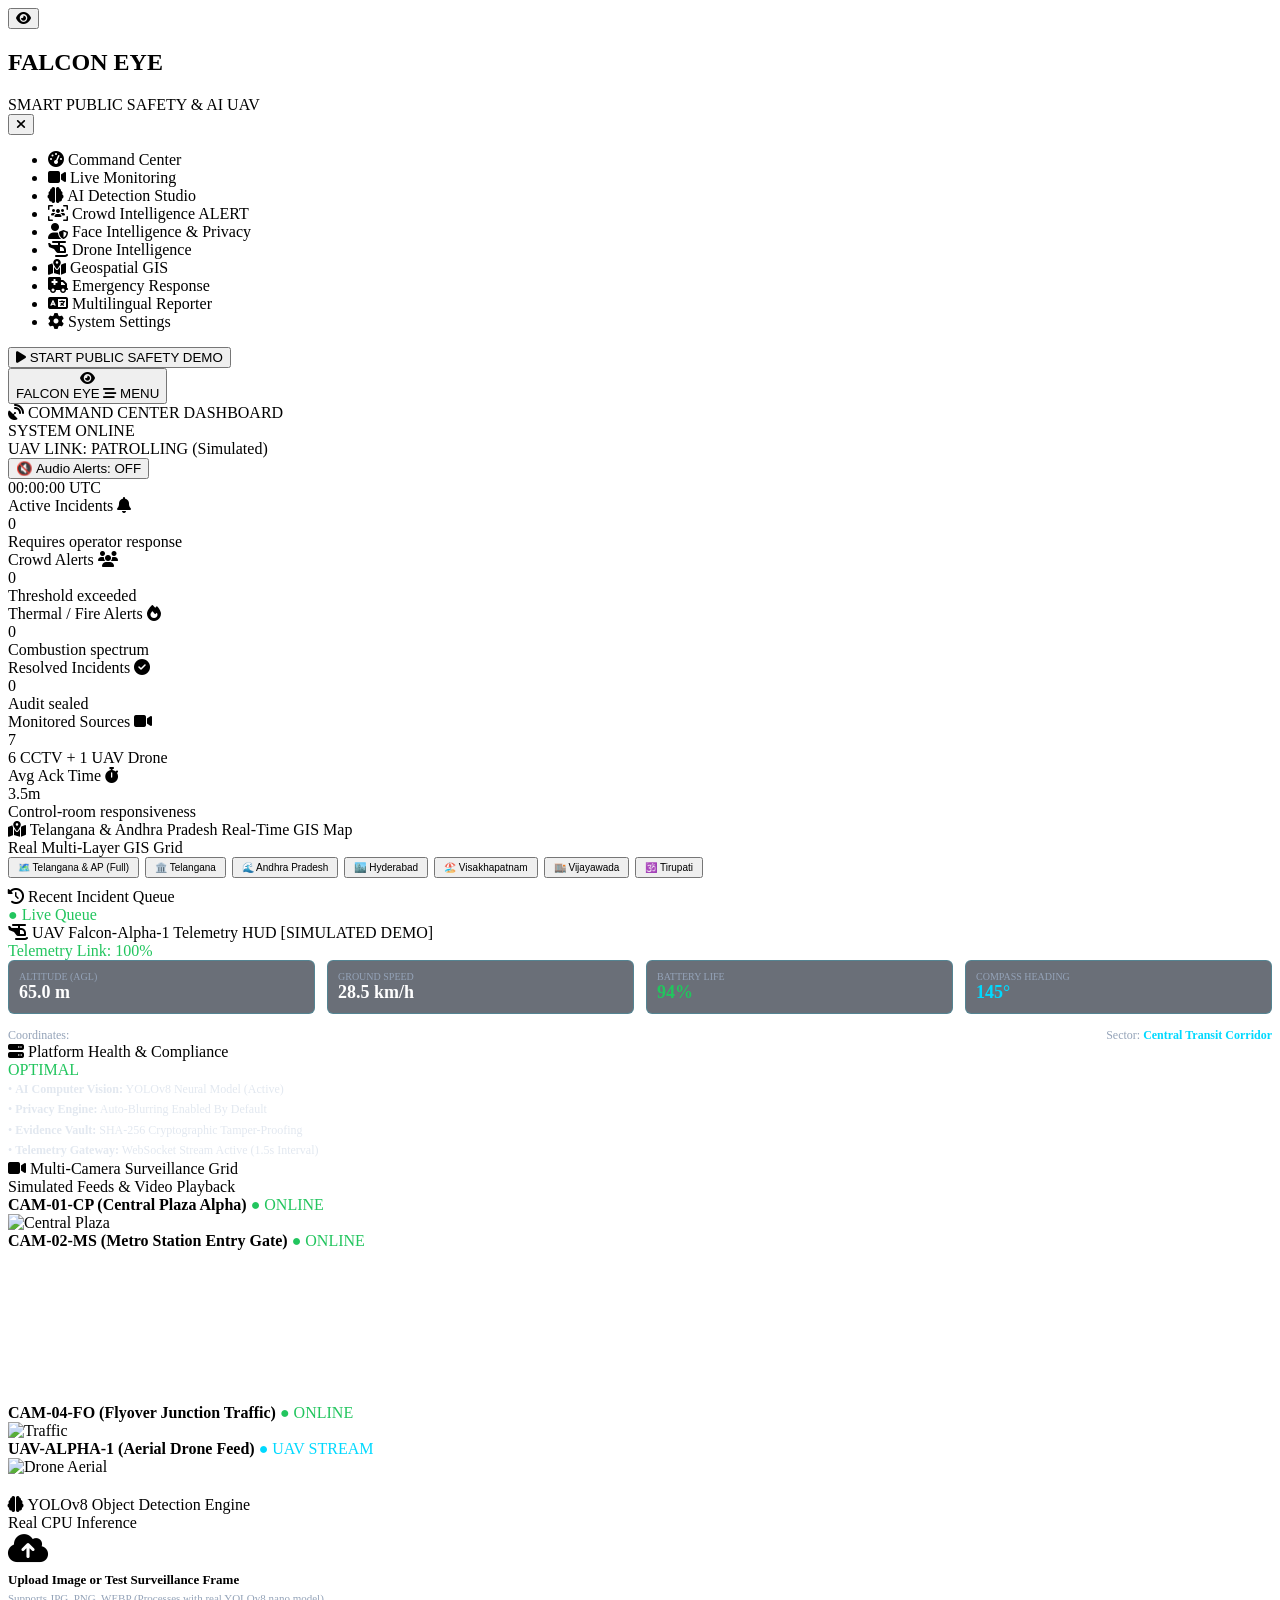
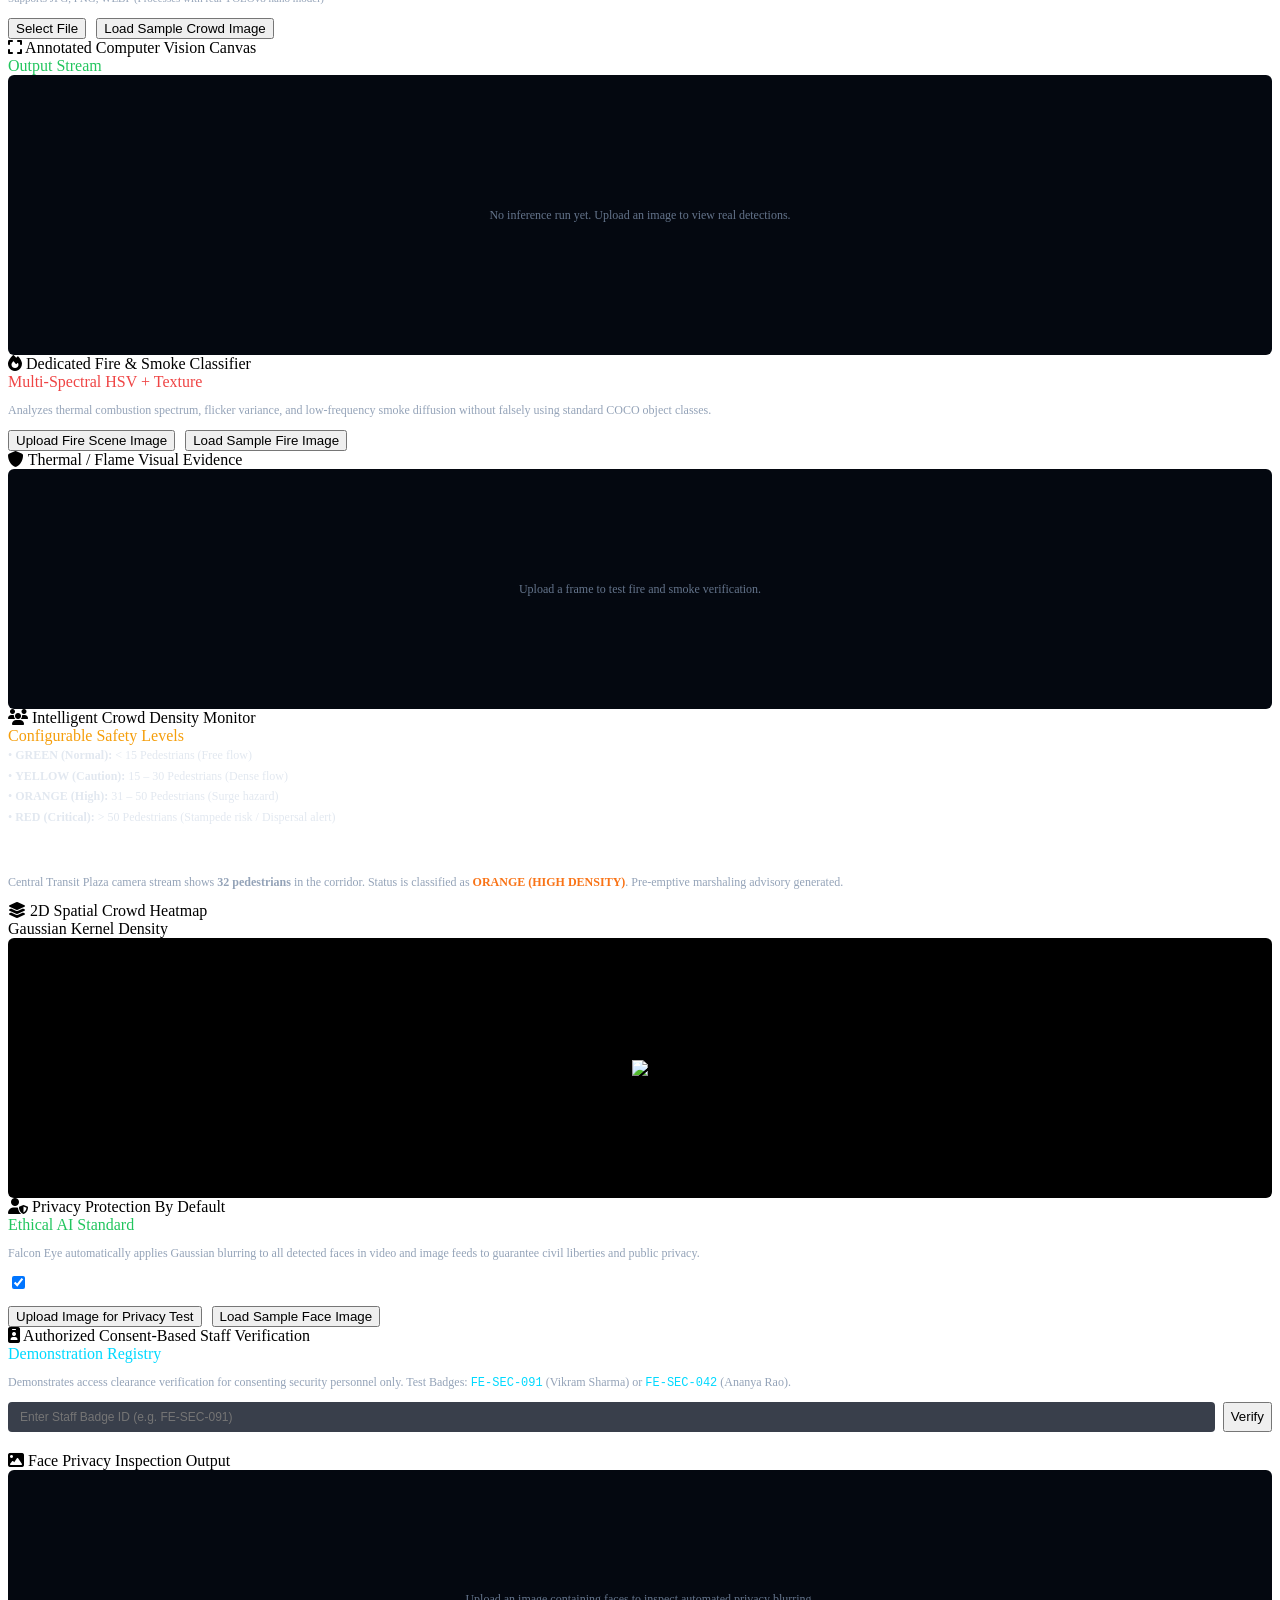
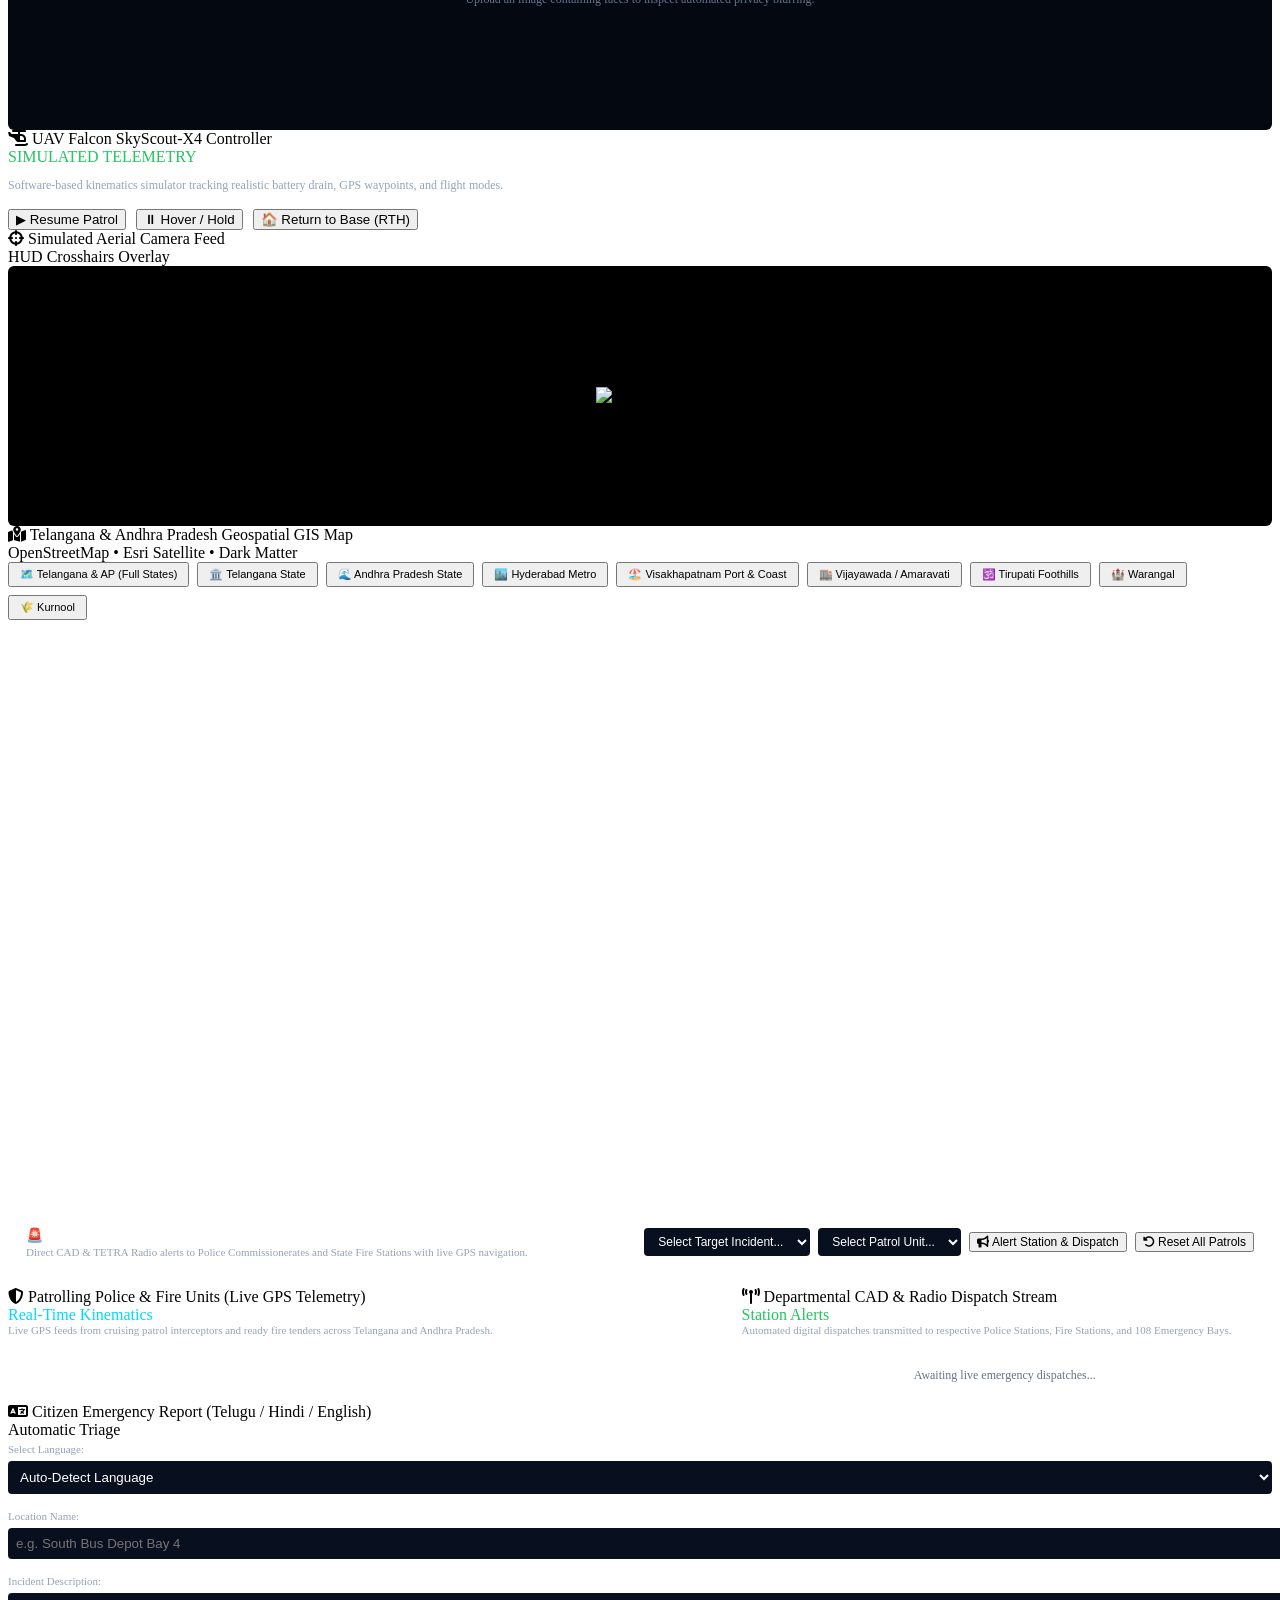
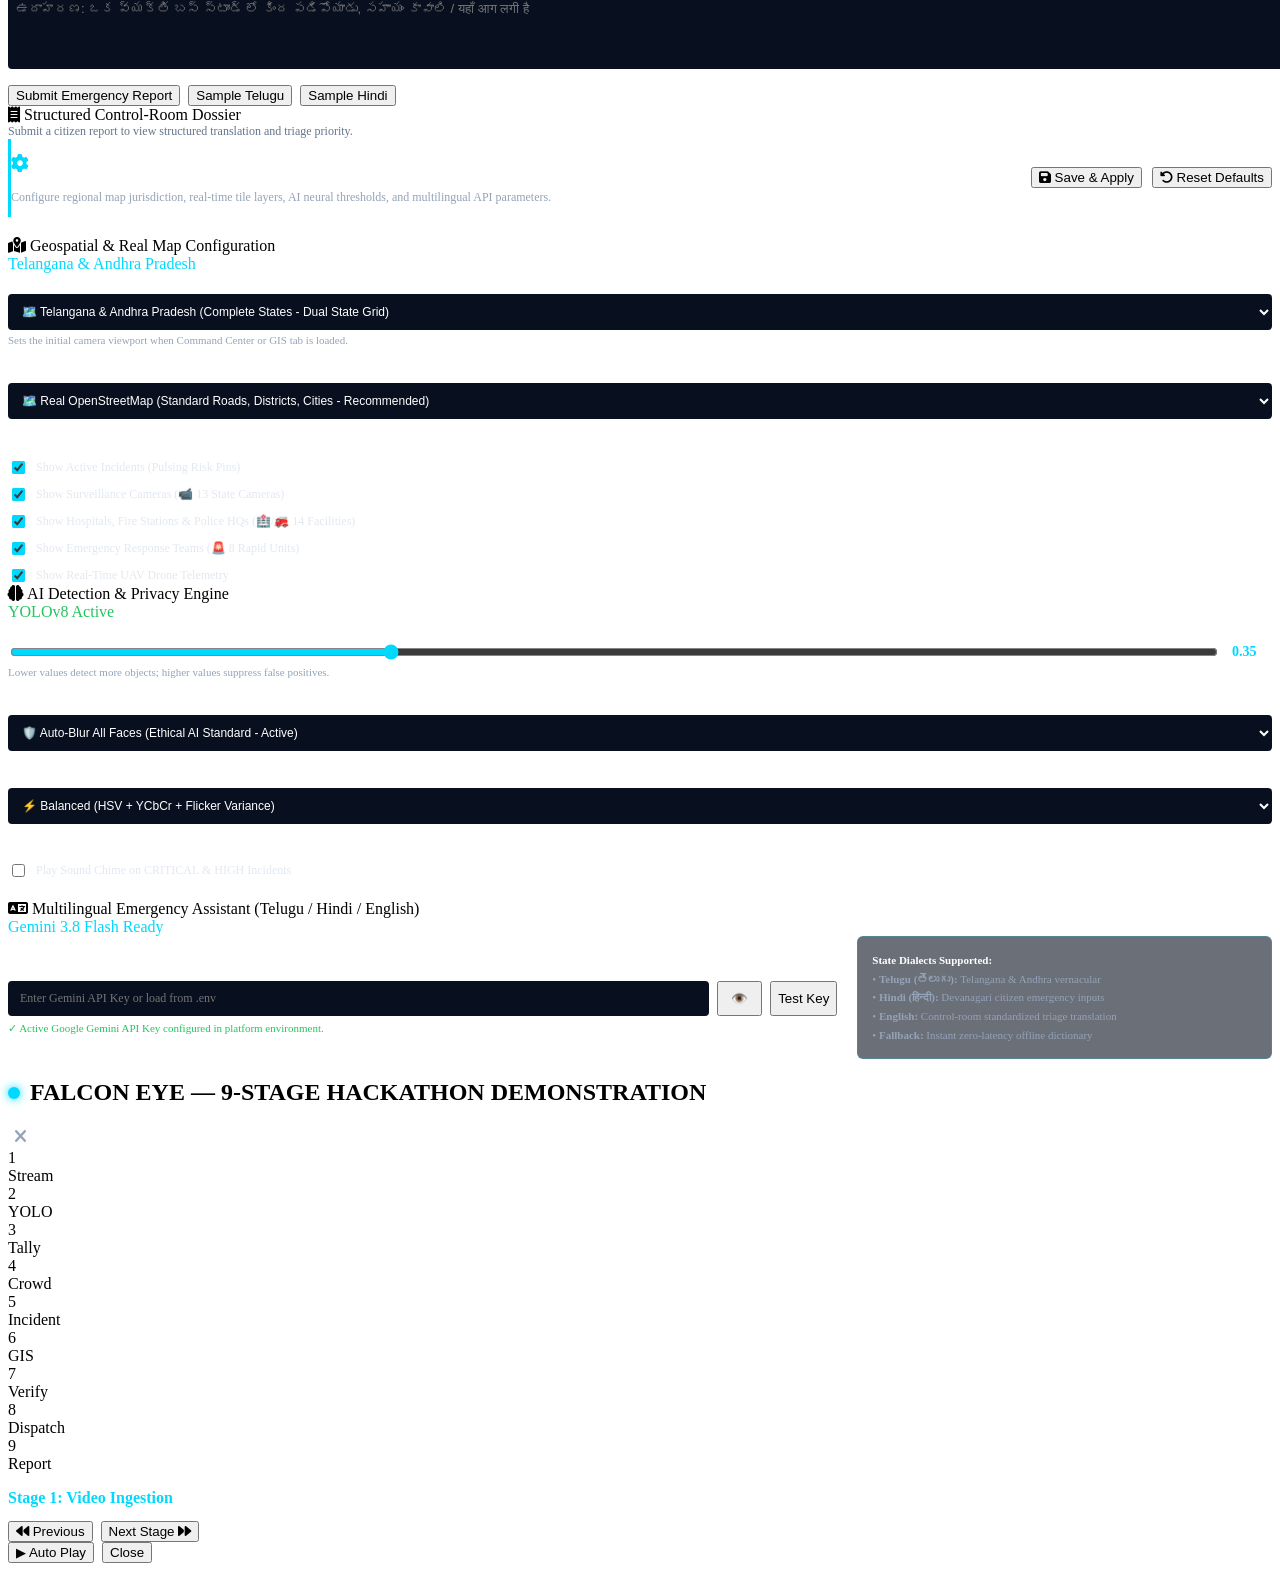
==== index.html @ 3385e55b "Add files via upload" ====
<!DOCTYPE html>
<html lang="en">
<head>
  <meta charset="UTF-8" />
  <meta name="viewport" content="width=device-width, initial-scale=1.0" />
  <title>FALCON EYE — AI-Powered Smart Public Safety & Emergency Intelligence Platform</title>

  <!-- Leaflet & Font Awesome Styles -->
  <link rel="stylesheet" href="/frontend/css/leaflet.css" />
  <link rel="stylesheet" href="https://cdnjs.cloudflare.com/ajax/libs/leaflet/1.9.4/leaflet.css" />
  <link rel="stylesheet" href="https://cdnjs.cloudflare.com/ajax/libs/font-awesome/6.5.1/css/all.min.css" />
  <link rel="stylesheet" href="/frontend/css/style.css" />
</head>
<body>

  <div id="app-container" class="sidebar-collapsed">

    <!-- Mobile / Drawer Backdrop Overlay -->
    <div id="sidebar-overlay" class="sidebar-overlay" aria-hidden="true"></div>

    <!-- ====================================================================
         SIDEBAR NAVIGATION
         ==================================================================== -->
    <aside id="sidebar" aria-label="Main Navigation">
      <div class="brand-header">
        <button class="brand-logo sidebar-logo-btn" id="sidebar-brand-logo" aria-label="Toggle Navigation Sidebar" title="Click to Toggle Sidebar">
          <i class="fa-solid fa-eye"></i>
        </button>
        <div class="brand-text">
          <h1>FALCON <span>EYE</span></h1>
          <div class="brand-tagline">SMART PUBLIC SAFETY & AI UAV</div>
        </div>
        <button class="sidebar-close-btn" id="sidebar-close-icon-btn" aria-label="Close Sidebar" title="Close Sidebar">
          <i class="fa-solid fa-xmark"></i>
        </button>
      </div>

      <ul class="nav-menu">
        <li class="nav-item active" data-view="command-center">
          <i class="fa-solid fa-gauge-high"></i>
          <span>Command Center</span>
        </li>
        <li class="nav-item" data-view="live-monitoring">
          <i class="fa-solid fa-video"></i>
          <span>Live Monitoring</span>
        </li>
        <li class="nav-item" data-view="ai-detection">
          <i class="fa-solid fa-brain"></i>
          <span>AI Detection Studio</span>
        </li>
        <li class="nav-item" data-view="crowd-intelligence">
          <i class="fa-solid fa-users-viewfinder"></i>
          <span>Crowd Intelligence</span>
          <span class="badge-alert">ALERT</span>
        </li>
        <li class="nav-item" data-view="face-privacy">
          <i class="fa-solid fa-user-shield"></i>
          <span>Face Intelligence & Privacy</span>
        </li>
        <li class="nav-item" data-view="drone-intelligence">
          <i class="fa-solid fa-helicopter"></i>
          <span>Drone Intelligence</span>
        </li>
        <li class="nav-item" data-view="geospatial">
          <i class="fa-solid fa-map-location-dot"></i>
          <span>Geospatial GIS</span>
        </li>
        <li class="nav-item" data-view="emergency-response">
          <i class="fa-solid fa-truck-medical"></i>
          <span>Emergency Response</span>
        </li>
        <li class="nav-item" data-view="multilingual">
          <i class="fa-solid fa-language"></i>
          <span>Multilingual Reporter</span>
        </li>
        <li class="nav-item" data-view="settings">
          <i class="fa-solid fa-gear"></i>
          <span>System Settings</span>
        </li>
      </ul>

      <div class="sidebar-footer">
        <button class="judge-demo-btn" onclick="window.openDemoModal()">
          <i class="fa-solid fa-play"></i> START PUBLIC SAFETY DEMO
        </button>
      </div>
    </aside>

    <!-- ====================================================================
         MAIN CONTENT AREA
         ==================================================================== -->
    <main id="main-content">

      <!-- Top Application Header -->
      <header class="top-header">
        <div class="header-left">
          <button id="header-ai-logo-btn" class="header-ai-logo-btn" aria-label="Toggle Navigation Sidebar" title="Toggle Navigation (Click AI Logo)" aria-expanded="false">
            <div class="brand-logo header-brand-logo">
              <i class="fa-solid fa-eye"></i>
            </div>
            <div class="header-brand-text">
              <span class="header-brand-title">FALCON <span>EYE</span></span>
              <span class="header-brand-sub"><i class="fa-solid fa-bars-staggered"></i> MENU</span>
            </div>
          </button>
          <div class="header-divider"></div>
          <div class="current-view-title">
            <i class="fa-solid fa-satellite-dish" style="color:var(--cyan-primary);"></i>
            <span id="view-title-text">COMMAND CENTER DASHBOARD</span>
          </div>
          <div class="live-pulse-badge">
            <div class="pulse-dot"></div> SYSTEM ONLINE
          </div>
        </div>

        <div class="header-right">
          <div class="ticker-bar">
            <span>UAV LINK:</span> <span class="cyan" id="drone-status-text">PATROLLING (Simulated)</span>
          </div>
          <button class="audio-toggle-btn" id="audio-toggle-btn" onclick="window.toggleAudioAlerts()">
            🔇 Audio Alerts: OFF
          </button>
          <div class="clock-display" id="utc-clock">00:00:00 UTC</div>
        </div>
      </header>

      <!-- ================================================================
           VIEW 1: COMMAND CENTER DASHBOARD
           ================================================================ -->
      <section class="view-container active" id="view-command-center">

        <!-- KPI Grid -->
        <div class="kpi-grid">
          <div class="kpi-card alert-critical">
            <div class="kpi-header">
              <span class="kpi-title">Active Incidents</span>
              <i class="fa-solid fa-bell kpi-icon" style="color:var(--critical);"></i>
            </div>
            <div class="kpi-value" id="kpi-active-incidents">0</div>
            <div class="kpi-footer">Requires operator response</div>
          </div>

          <div class="kpi-card alert-warning">
            <div class="kpi-header">
              <span class="kpi-title">Crowd Alerts</span>
              <i class="fa-solid fa-users kpi-icon" style="color:var(--warning);"></i>
            </div>
            <div class="kpi-value" id="kpi-crowd-alerts">0</div>
            <div class="kpi-footer">Threshold exceeded</div>
          </div>

          <div class="kpi-card alert-critical">
            <div class="kpi-header">
              <span class="kpi-title">Thermal / Fire Alerts</span>
              <i class="fa-solid fa-fire kpi-icon" style="color:var(--critical);"></i>
            </div>
            <div class="kpi-value" id="kpi-fire-alerts">0</div>
            <div class="kpi-footer">Combustion spectrum</div>
          </div>

          <div class="kpi-card alert-success">
            <div class="kpi-header">
              <span class="kpi-title">Resolved Incidents</span>
              <i class="fa-solid fa-circle-check kpi-icon" style="color:var(--success);"></i>
            </div>
            <div class="kpi-value" id="kpi-resolved-incidents">0</div>
            <div class="kpi-footer">Audit sealed</div>
          </div>

          <div class="kpi-card">
            <div class="kpi-header">
              <span class="kpi-title">Monitored Sources</span>
              <i class="fa-solid fa-video kpi-icon"></i>
            </div>
            <div class="kpi-value" id="kpi-monitored-sources">7</div>
            <div class="kpi-footer">6 CCTV + 1 UAV Drone</div>
          </div>

          <div class="kpi-card">
            <div class="kpi-header">
              <span class="kpi-title">Avg Ack Time</span>
              <i class="fa-solid fa-stopwatch kpi-icon"></i>
            </div>
            <div class="kpi-value" id="kpi-ack-time">3.5m</div>
            <div class="kpi-footer">Control-room responsiveness</div>
          </div>
        </div>

        <!-- 2-Column Split: Map & Recent Incidents -->
        <div class="dashboard-grid">
          <!-- Live Command Map -->
          <div class="card-panel">
            <div class="card-title-bar">
              <div class="card-title">
                <i class="fa-solid fa-map-location-dot"></i> Telangana & Andhra Pradesh Real-Time GIS Map
              </div>
              <span class="badge-tag" style="color:var(--cyan-primary);">Real Multi-Layer GIS Grid</span>
            </div>

            <!-- State & City Quick Jump Bar -->
            <div style="display:flex; flex-wrap:wrap; gap:6px; margin-bottom:10px;">
              <button onclick="window.jumpToRegion('all')" class="btn-falcon" style="font-size:10px; padding:3px 8px;">🗺️ Telangana & AP (Full)</button>
              <button onclick="window.jumpToRegion('tg')" class="btn-falcon" style="font-size:10px; padding:3px 8px;">🏛️ Telangana</button>
              <button onclick="window.jumpToRegion('ap')" class="btn-falcon" style="font-size:10px; padding:3px 8px;">🌊 Andhra Pradesh</button>
              <button onclick="window.jumpToRegion('hyd')" class="btn-falcon" style="font-size:10px; padding:3px 8px;">🏙️ Hyderabad</button>
              <button onclick="window.jumpToRegion('vzg')" class="btn-falcon" style="font-size:10px; padding:3px 8px;">🏖️ Visakhapatnam</button>
              <button onclick="window.jumpToRegion('bza')" class="btn-falcon" style="font-size:10px; padding:3px 8px;">🏬 Vijayawada</button>
              <button onclick="window.jumpToRegion('tpt')" class="btn-falcon" style="font-size:10px; padding:3px 8px;">🕉️ Tirupati</button>
            </div>

            <div id="command-map"></div>
          </div>

            <!-- Recent Incidents Timeline -->
            <div class="card-panel">
              <div class="card-title-bar">
                <div class="card-title">
                  <i class="fa-solid fa-clock-rotate-left"></i> Recent Incident Queue
                </div>
                <span class="badge-tag" style="color:#22C55E;">● Live Queue</span>
              </div>
            <div id="recent-incidents-list" style="max-height: 440px; overflow-y: auto;">
              <!-- Dynamic items inserted via JS -->
            </div>
          </div>
        </div>

        <!-- Drone HUD Telemetry Card & Camera Previews -->
        <div class="dashboard-grid">
          <!-- UAV Drone HUD -->
          <div class="card-panel">
            <div class="card-title-bar">
              <div class="card-title">
                <i class="fa-solid fa-helicopter"></i> UAV Falcon-Alpha-1 Telemetry HUD [SIMULATED DEMO]
              </div>
              <span class="badge-tag" style="color:#22C55E;">Telemetry Link: 100%</span>
            </div>
            <div style="display: grid; grid-template-columns: repeat(4, 1fr); gap: 12px; margin-bottom: 14px;">
              <div style="background:rgba(8,15,30,0.6); padding:10px; border-radius:6px; border:1px solid rgba(0,217,255,0.2);">
                <div style="font-size:10px; color:#94A3B8;">ALTITUDE (AGL)</div>
                <div style="font-size:18px; font-weight:bold; color:#FFFFFF;" id="hud-alt">65.0 m</div>
              </div>
              <div style="background:rgba(8,15,30,0.6); padding:10px; border-radius:6px; border:1px solid rgba(0,217,255,0.2);">
                <div style="font-size:10px; color:#94A3B8;">GROUND SPEED</div>
                <div style="font-size:18px; font-weight:bold; color:#FFFFFF;" id="hud-speed">28.5 km/h</div>
              </div>
              <div style="background:rgba(8,15,30,0.6); padding:10px; border-radius:6px; border:1px solid rgba(0,217,255,0.2);">
                <div style="font-size:10px; color:#94A3B8;">BATTERY LIFE</div>
                <div style="font-size:18px; font-weight:bold; color:#22C55E;" id="hud-battery">94%</div>
              </div>
              <div style="background:rgba(8,15,30,0.6); padding:10px; border-radius:6px; border:1px solid rgba(0,217,255,0.2);">
                <div style="font-size:10px; color:#94A3B8;">COMPASS HEADING</div>
                <div style="font-size:18px; font-weight:bold; color:#00D9FF;" id="hud-heading">145°</div>
              </div>
            </div>
            <div style="display:flex; justify-content:space-between; align-items:center; font-size:12px; color:#94A3B8;">
              <div>Coordinates: <b style="color:#FFFFFF;" id="hud-latlon">17.3850° N, 78.4867° E</b></div>
              <div>Sector: <b style="color:#00D9FF;" id="hud-zone">Central Transit Corridor</b></div>
            </div>
          </div>

          <!-- System Health & Compliance -->
          <div class="card-panel">
            <div class="card-title-bar">
              <div class="card-title">
                <i class="fa-solid fa-server"></i> Platform Health & Compliance
              </div>
              <span class="badge-tag" id="system-health-badge" style="color:#22C55E;">OPTIMAL</span>
            </div>
            <div style="font-size:12px; color:#E2E8F0; line-height:1.7;">
              <div>• <b>AI Computer Vision:</b> YOLOv8 Neural Model (Active)</div>
              <div>• <b>Privacy Engine:</b> Auto-Blurring Enabled By Default</div>
              <div>• <b>Evidence Vault:</b> SHA-256 Cryptographic Tamper-Proofing</div>
              <div>• <b>Telemetry Gateway:</b> WebSocket Stream Active (1.5s Interval)</div>
            </div>
          </div>
        </div>

      </section>

      <!-- ================================================================
           VIEW 2: LIVE MONITORING
           ================================================================ -->
      <section class="view-container" id="view-live-monitoring">
        <div class="card-panel" style="margin-bottom: 20px;">
          <div class="card-title-bar">
            <div class="card-title"><i class="fa-solid fa-video"></i> Multi-Camera Surveillance Grid</div>
            <span class="badge-tag">Simulated Feeds & Video Playback</span>
          </div>

          <div class="video-grid">
            <!-- Feed 1 -->
            <div class="camera-feed-card">
              <div class="feed-header">
                <b>CAM-01-CP (Central Plaza Alpha)</b>
                <span style="color:#22C55E;">● ONLINE</span>
              </div>
              <div class="feed-screen">
                <img src="/sample_data/sample_crowd.jpg" alt="Central Plaza" />
              </div>
            </div>

            <!-- Feed 2 -->
            <div class="camera-feed-card">
              <div class="feed-header">
                <b>CAM-02-MS (Metro Station Entry Gate)</b>
                <span style="color:#22C55E;">● ONLINE</span>
              </div>
              <div class="feed-screen">
                <video src="/sample_data/sample_surveillance.mp4" autoplay loop muted></video>
              </div>
            </div>

            <!-- Feed 3 -->
            <div class="camera-feed-card">
              <div class="feed-header">
                <b>CAM-04-FO (Flyover Junction Traffic)</b>
                <span style="color:#22C55E;">● ONLINE</span>
              </div>
              <div class="feed-screen">
                <img src="/sample_data/sample_traffic.jpg" alt="Traffic" />
              </div>
            </div>

            <!-- Feed 4 -->
            <div class="camera-feed-card">
              <div class="feed-header">
                <b>UAV-ALPHA-1 (Aerial Drone Feed)</b>
                <span style="color:#00D9FF;">● UAV STREAM</span>
              </div>
              <div class="feed-screen">
                <img src="/api/drone/feed" alt="Drone Aerial" />
              </div>
            </div>
          </div>
        </div>
      </section>

      <!-- ================================================================
           VIEW 3: AI DETECTION STUDIO
           ================================================================ -->
      <section class="view-container" id="view-ai-detection">
        <div class="dashboard-grid">
          <!-- Upload & Inference Control -->
          <div class="card-panel">
            <div class="card-title-bar">
              <div class="card-title"><i class="fa-solid fa-brain"></i> YOLOv8 Object Detection Engine</div>
              <span class="badge-tag">Real CPU Inference</span>
            </div>

            <div class="upload-dropzone" onclick="document.getElementById('ai-file-input').click()">
              <i class="fa-solid fa-cloud-arrow-up" style="font-size:32px; color:var(--cyan-primary); margin-bottom:8px;"></i>
              <div style="font-size:13px; font-weight:bold;">Upload Image or Test Surveillance Frame</div>
              <div style="font-size:11px; color:#94A3B8; margin-top:4px;">Supports JPG, PNG, WEBP (Processes with real YOLOv8 nano model)</div>
            </div>
            <input type="file" id="ai-file-input" style="display:none;" accept="image/*" onchange="window.runObjectDetectionOnUpload(this)" />

            <div style="margin-top:14px; display:flex; gap:10px;">
              <button onclick="document.getElementById('ai-file-input').click()" class="btn-falcon btn-falcon-primary">
                Select File
              </button>
              <button onclick="window.loadSampleCrowdDetection()" class="btn-falcon">
                Load Sample Crowd Image
              </button>
            </div>

            <div id="ai-vision-details"></div>
          </div>

          <!-- Visual Annotated Evidence Output -->
          <div class="card-panel">
            <div class="card-title-bar">
              <div class="card-title"><i class="fa-solid fa-expand"></i> Annotated Computer Vision Canvas</div>
              <span class="badge-tag" style="color:#22C55E;">Output Stream</span>
            </div>
            <div id="ai-vision-preview" style="min-height:280px; display:flex; align-items:center; justify-content:center; background:#040810; border-radius:6px;">
              <div style="color:#64748B; font-size:12px;">No inference run yet. Upload an image to view real detections.</div>
            </div>
          </div>
        </div>

        <!-- Dedicated Fire & Smoke Classifier Section -->
        <div class="dashboard-grid">
          <div class="card-panel">
            <div class="card-title-bar">
              <div class="card-title"><i class="fa-solid fa-fire"></i> Dedicated Fire & Smoke Classifier</div>
              <span class="badge-tag" style="color:#EF4444;">Multi-Spectral HSV + Texture</span>
            </div>
            <p style="font-size:12px; color:#94A3B8; margin-bottom:12px;">
              Analyzes thermal combustion spectrum, flicker variance, and low-frequency smoke diffusion without falsely using standard COCO object classes.
            </p>
            <input type="file" id="fire-file-input" style="display:none;" accept="image/*" onchange="window.runFireDetectionOnUpload(this)" />
            <div style="display:flex; gap:10px;">
              <button onclick="document.getElementById('fire-file-input').click()" class="btn-falcon btn-falcon-danger">
                Upload Fire Scene Image
              </button>
              <button onclick="window.loadSampleFireDetection()" class="btn-falcon">
                Load Sample Fire Image
              </button>
            </div>
            <div id="fire-vision-details"></div>
          </div>

          <div class="card-panel">
            <div class="card-title-bar">
              <div class="card-title"><i class="fa-solid fa-shield"></i> Thermal / Flame Visual Evidence</div>
            </div>
            <div id="fire-vision-preview" style="min-height:240px; display:flex; align-items:center; justify-content:center; background:#040810; border-radius:6px;">
              <div style="color:#64748B; font-size:12px;">Upload a frame to test fire and smoke verification.</div>
            </div>
          </div>
        </div>
      </section>

      <!-- ================================================================
           VIEW 4: CROWD INTELLIGENCE
           ================================================================ -->
      <section class="view-container" id="view-crowd-intelligence">
        <div class="dashboard-grid">
          <div class="card-panel">
            <div class="card-title-bar">
              <div class="card-title"><i class="fa-solid fa-users"></i> Intelligent Crowd Density Monitor</div>
              <span class="badge-tag" style="color:#F59E0B;">Configurable Safety Levels</span>
            </div>
            <div style="font-size:12px; color:#E2E8F0; line-height:1.7;">
              <div>• <b>GREEN (Normal):</b> &lt; 15 Pedestrians (Free flow)</div>
              <div>• <b>YELLOW (Caution):</b> 15 – 30 Pedestrians (Dense flow)</div>
              <div>• <b>ORANGE (High):</b> 31 – 50 Pedestrians (Surge hazard)</div>
              <div>• <b>RED (Critical):</b> &gt; 50 Pedestrians (Stampede risk / Dispersal alert)</div>
            </div>

            <div style="margin-top:20px;">
              <h4 style="color:#FFFFFF; font-size:13px; margin-bottom:8px;">Live Crowd Density Analysis</h4>
              <p style="color:#94A3B8; font-size:12px;">
                Central Transit Plaza camera stream shows <b>32 pedestrians</b> in the corridor.
                Status is classified as <b style="color:#F97316;">ORANGE (HIGH DENSITY)</b>. Pre-emptive marshaling advisory generated.
              </p>
            </div>
          </div>

          <div class="card-panel">
            <div class="card-title-bar">
              <div class="card-title"><i class="fa-solid fa-layer-group"></i> 2D Spatial Crowd Heatmap</div>
              <span class="badge-tag">Gaussian Kernel Density</span>
            </div>
            <div style="width:100%; height:260px; background:#000; border-radius:6px; overflow:hidden; display:flex; align-items:center; justify-content:center;">
              <img src="/sample_data/sample_crowd.jpg" style="max-width:100%; max-height:100%; object-fit:contain; filter: contrast(1.2);" />
            </div>
          </div>
        </div>
      </section>

      <!-- ================================================================
           VIEW 5: FACE PRIVACY & AUTHORIZED VERIFICATION
           ================================================================ -->
      <section class="view-container" id="view-face-privacy">
        <div class="dashboard-grid">
          <div class="card-panel">
            <div class="card-title-bar">
              <div class="card-title"><i class="fa-solid fa-user-shield"></i> Privacy Protection By Default</div>
              <span class="badge-tag" style="color:#22C55E;">Ethical AI Standard</span>
            </div>
            <p style="font-size:12px; color:#94A3B8; margin-bottom:12px;">
              Falcon Eye automatically applies Gaussian blurring to all detected faces in video and image feeds to guarantee civil liberties and public privacy.
            </p>
            <label style="display:flex; align-items:center; gap:8px; font-size:13px; color:#FFFFFF; cursor:pointer; margin-bottom:14px;">
              <input type="checkbox" id="face-blur-toggle" checked style="accent-color:var(--cyan-primary);" />
              <span>Enable Privacy Face Blurring (Default)</span>
            </label>

            <input type="file" id="face-file-input" style="display:none;" accept="image/*" onchange="window.runFacePrivacyOnUpload(this, document.getElementById('face-blur-toggle'))" />
            <div style="display:flex; gap:10px;">
              <button onclick="document.getElementById('face-file-input').click()" class="btn-falcon btn-falcon-primary">
                Upload Image for Privacy Test
              </button>
              <button onclick="window.loadSampleFacePrivacy()" class="btn-falcon">
                Load Sample Face Image
              </button>
            </div>
            <div id="face-vision-details"></div>
          </div>

          <div class="card-panel">
            <div class="card-title-bar">
              <div class="card-title"><i class="fa-solid fa-id-badge"></i> Authorized Consent-Based Staff Verification</div>
              <span class="badge-tag" style="color:#00D9FF;">Demonstration Registry</span>
            </div>
            <p style="font-size:12px; color:#94A3B8; margin-bottom:12px;">
              Demonstrates access clearance verification for consenting security personnel only.
              Test Badges: <code style="color:#00D9FF;">FE-SEC-091</code> (Vikram Sharma) or <code style="color:#00D9FF;">FE-SEC-042</code> (Ananya Rao).
            </p>

            <div style="display:flex; gap:8px;">
              <input type="text" id="badge-code-input" placeholder="Enter Staff Badge ID (e.g. FE-SEC-091)" style="flex:1; background:rgba(8,15,30,0.8); border:1px solid var(--border-cyan); border-radius:4px; padding:8px 12px; color:#FFFFFF; font-size:12px;" />
              <button onclick="window.verifyBadgeCode()" class="btn-falcon btn-falcon-primary">Verify</button>
            </div>
            <div id="badge-verify-result"></div>
          </div>
        </div>

        <div class="card-panel" style="margin-top:20px;">
          <div class="card-title-bar">
            <div class="card-title"><i class="fa-solid fa-image"></i> Face Privacy Inspection Output</div>
          </div>
          <div id="face-vision-preview" style="min-height:260px; display:flex; align-items:center; justify-content:center; background:#040810; border-radius:6px;">
            <div style="color:#64748B; font-size:12px;">Upload an image containing faces to inspect automated privacy blurring.</div>
          </div>
        </div>
      </section>

      <!-- ================================================================
           VIEW 6: DRONE INTELLIGENCE & TELEMETRY
           ================================================================ -->
      <section class="view-container" id="view-drone-intelligence">
        <div class="dashboard-grid">
          <div class="card-panel">
            <div class="card-title-bar">
              <div class="card-title"><i class="fa-solid fa-helicopter"></i> UAV Falcon SkyScout-X4 Controller</div>
              <span class="badge-tag" style="color:#22C55E;">SIMULATED TELEMETRY</span>
            </div>
            <p style="font-size:12px; color:#94A3B8; margin-bottom:16px;">
              Software-based kinematics simulator tracking realistic battery drain, GPS waypoints, and flight modes.
            </p>

            <div style="display:flex; gap:10px;">
              <button onclick="window.sendDroneCommand('START')" class="btn-falcon btn-falcon-primary">
                ▶ Resume Patrol
              </button>
              <button onclick="window.sendDroneCommand('STOP')" class="btn-falcon">
                ⏸ Hover / Hold
              </button>
              <button onclick="window.sendDroneCommand('RTH')" class="btn-falcon btn-falcon-danger">
                🏠 Return to Base (RTH)
              </button>
            </div>
          </div>

          <div class="card-panel">
            <div class="card-title-bar">
              <div class="card-title"><i class="fa-solid fa-crosshairs"></i> Simulated Aerial Camera Feed</div>
              <span class="badge-tag">HUD Crosshairs Overlay</span>
            </div>
            <div style="width:100%; height:260px; background:#000; border-radius:6px; overflow:hidden; display:flex; align-items:center; justify-content:center;">
              <img src="/api/drone/feed" style="max-width:100%; max-height:100%; object-fit:contain;" alt="Drone feed" />
            </div>
          </div>
        </div>
      </section>

      <!-- ================================================================
           VIEW 7: GEOSPATIAL GIS & ROUTING
           ================================================================ -->
      <section class="view-container" id="view-geospatial">
        <div class="card-panel">
          <div class="card-title-bar">
            <div class="card-title"><i class="fa-solid fa-map-location-dot"></i> Telangana & Andhra Pradesh Geospatial GIS Map</div>
            <span class="badge-tag">OpenStreetMap • Esri Satellite • Dark Matter</span>
          </div>

          <!-- State & City Quick Jump Bar -->
          <div style="display:flex; flex-wrap:wrap; gap:8px; margin-bottom:12px;">
            <button onclick="window.jumpToRegion('all')" class="btn-falcon btn-falcon-primary" style="font-size:11px; padding:4px 10px;">🗺️ Telangana & AP (Full States)</button>
            <button onclick="window.jumpToRegion('tg')" class="btn-falcon" style="font-size:11px; padding:4px 10px;">🏛️ Telangana State</button>
            <button onclick="window.jumpToRegion('ap')" class="btn-falcon" style="font-size:11px; padding:4px 10px;">🌊 Andhra Pradesh State</button>
            <button onclick="window.jumpToRegion('hyd')" class="btn-falcon" style="font-size:11px; padding:4px 10px;">🏙️ Hyderabad Metro</button>
            <button onclick="window.jumpToRegion('vzg')" class="btn-falcon" style="font-size:11px; padding:4px 10px;">🏖️ Visakhapatnam Port & Coast</button>
            <button onclick="window.jumpToRegion('bza')" class="btn-falcon" style="font-size:11px; padding:4px 10px;">🏬 Vijayawada / Amaravati</button>
            <button onclick="window.jumpToRegion('tpt')" class="btn-falcon" style="font-size:11px; padding:4px 10px;">🕉️ Tirupati Foothills</button>
            <button onclick="window.jumpToRegion('wgl')" class="btn-falcon" style="font-size:11px; padding:4px 10px;">🏰 Warangal</button>
            <button onclick="window.jumpToRegion('knl')" class="btn-falcon" style="font-size:11px; padding:4px 10px;">🌾 Kurnool</button>
          </div>

          <div id="gis-map" style="height:580px;"></div>
        </div>
      </section>

      <!-- ================================================================
           VIEW 8: EMERGENCY RESPONSE & DISPATCH
           ================================================================ -->
      <section class="view-container" id="view-emergency-response">
        <!-- Quick Incident Dispatch Bar -->
        <div class="card-panel" style="margin-bottom:16px; padding:14px 18px;">
          <div style="display:flex; flex-wrap:wrap; justify-content:space-between; align-items:center; gap:12px;">
            <div>
              <span style="font-size:14px; font-weight:800; color:#FFFFFF; letter-spacing:0.5px;">
                🚨 INTER-AGENCY EMERGENCY DISPATCH & LIVE TRACKING
              </span>
              <div style="font-size:11px; color:#94A3B8; margin-top:2px;">
                Direct CAD & TETRA Radio alerts to Police Commissionerates and State Fire Stations with live GPS navigation.
              </div>
            </div>
            <div style="display:flex; flex-wrap:wrap; gap:8px; align-items:center;">
              <select id="quick-dispatch-incident" style="background:#080F1E; border:1px solid var(--border-cyan); color:#FFFFFF; padding:6px 10px; border-radius:4px; font-size:12px; max-width:220px;">
                <option value="">Select Target Incident...</option>
              </select>
              <select id="quick-dispatch-unit" style="background:#080F1E; border:1px solid var(--border-cyan); color:#FFFFFF; padding:6px 10px; border-radius:4px; font-size:12px; max-width:220px;">
                <option value="">Select Patrol Unit...</option>
              </select>
              <button onclick="window.handleQuickDispatch()" class="btn-falcon btn-falcon-danger" style="font-size:12px;">
                <i class="fa-solid fa-bullhorn"></i> Alert Station & Dispatch
              </button>
              <button onclick="window.resetAllResponders()" class="btn-falcon" style="font-size:12px;">
                <i class="fa-solid fa-rotate-left"></i> Reset All Patrols
              </button>
            </div>
          </div>
        </div>

        <div style="display:grid; grid-template-columns: 1.15fr 0.85fr; gap:16px;">
          <!-- Left: Live Patrolling Police & Fire Responders Board -->
          <div class="card-panel">
            <div class="card-title-bar">
              <div class="card-title"><i class="fa-solid fa-shield-halved"></i> Patrolling Police & Fire Units (Live GPS Telemetry)</div>
              <span class="badge-tag" style="color:#00D9FF;"><span class="live-dot"></span> Real-Time Kinematics</span>
            </div>
            <div style="font-size:11px; color:#94A3B8; margin-bottom:12px;">
              Live GPS feeds from cruising patrol interceptors and ready fire tenders across Telangana and Andhra Pradesh.
            </div>
            <div id="teams-card-grid" style="display:flex; flex-direction:column; gap:10px; max-height:640px; overflow-y:auto; padding-right:4px;">
              <!-- Dynamic units inserted via JS -->
            </div>
          </div>

          <!-- Right: Automated Departmental CAD / Radio Message Stream -->
          <div class="card-panel">
            <div class="card-title-bar">
              <div class="card-title"><i class="fa-solid fa-tower-broadcast"></i> Departmental CAD & Radio Dispatch Stream</div>
              <span class="badge-tag" style="color:#22C55E;">Station Alerts</span>
            </div>
            <div style="font-size:11px; color:#94A3B8; margin-bottom:12px;">
              Automated digital dispatches transmitted to respective Police Stations, Fire Stations, and 108 Emergency Bays.
            </div>
            <div id="cad-messages-container" style="display:flex; flex-direction:column; gap:8px; max-height:640px; overflow-y:auto; padding-right:4px;">
              <div style="color:#64748B; font-size:12px; text-align:center; padding:20px;">Awaiting live emergency dispatches...</div>
            </div>
          </div>
        </div>
      </section>



      <!-- ================================================================
           VIEW 10: MULTILINGUAL CITIZEN REPORTER
           ================================================================ -->
      <section class="view-container" id="view-multilingual">
        <div class="dashboard-grid">
          <div class="card-panel">
            <div class="card-title-bar">
              <div class="card-title"><i class="fa-solid fa-language"></i> Citizen Emergency Report (Telugu / Hindi / English)</div>
              <span class="badge-tag">Automatic Triage</span>
            </div>

            <div style="margin-bottom:12px;">
              <label style="font-size:11px; color:#94A3B8;">Select Language:</label>
              <select id="citizen-lang-select" style="width:100%; background:#080F1E; border:1px solid var(--border-cyan); color:#FFFFFF; padding:8px; border-radius:4px; margin-top:4px;">
                <option value="auto">Auto-Detect Language</option>
                <option value="te">Telugu (తెలుగు)</option>
                <option value="hi">Hindi (हिन्दी)</option>
                <option value="en">English</option>
              </select>
            </div>

            <div style="margin-bottom:12px;">
              <label style="font-size:11px; color:#94A3B8;">Location Name:</label>
              <input type="text" id="citizen-loc-input" placeholder="e.g. South Bus Depot Bay 4" style="width:100%; background:#080F1E; border:1px solid var(--border-cyan); color:#FFFFFF; padding:8px; border-radius:4px; margin-top:4px;" />
            </div>

            <div style="margin-bottom:12px;">
              <label style="font-size:11px; color:#94A3B8;">Incident Description:</label>
              <textarea id="citizen-text-input" rows="4" placeholder="ఉదాహరణ: ఒక వ్యక్తి బస్ స్టాండ్ లో కింద పడిపోయాడు, సహాయం కావాలి / यहाँ आग लगी है" style="width:100%; background:#080F1E; border:1px solid var(--border-cyan); color:#FFFFFF; padding:8px; border-radius:4px; margin-top:4px; font-family:sans-serif;"></textarea>
            </div>

            <div style="display:flex; gap:8px;">
              <button onclick="window.submitCitizenReport()" class="btn-falcon btn-falcon-primary">
                Submit Emergency Report
              </button>
              <button onclick="document.getElementById('citizen-text-input').value='ఒక వ్యక్తి బస్ స్టాండ్ లో కింద పడిపోయాడు, సహాయం కావాలి'; document.getElementById('citizen-lang-select').value='te';" class="btn-falcon">
                Sample Telugu
              </button>
              <button onclick="document.getElementById('citizen-text-input').value='मार्केट स्क्वायर में भारी भीड़ और भगदड़ की स्थिति है'; document.getElementById('citizen-lang-select').value='hi';" class="btn-falcon">
                Sample Hindi
              </button>
            </div>
          </div>

          <div class="card-panel">
            <div class="card-title-bar">
              <div class="card-title"><i class="fa-solid fa-receipt"></i> Structured Control-Room Dossier</div>
            </div>
            <div id="citizen-report-result">
              <div style="color:#64748B; font-size:12px;">Submit a citizen report to view structured translation and triage priority.</div>
            </div>
          </div>
        </div>
      </section>



      <!-- ================================================================
           VIEW 12: SYSTEM SETTINGS & REGIONAL CONFIGURATION
           ================================================================ -->
      <section class="view-container" id="view-settings">
        
        <!-- Header Banner -->
        <div class="card-panel" style="margin-bottom:20px; border-left: 3px solid #00D9FF;">
          <div style="display:flex; justify-content:space-between; align-items:center;">
            <div>
              <h2 style="color:#FFFFFF; font-size:18px; font-weight:800; letter-spacing:0.5px;">
                <i class="fa-solid fa-gear" style="color:#00D9FF; margin-right:8px;"></i>
                COMMAND CENTER SETTINGS & JURISDICTION
              </h2>
              <p style="font-size:12px; color:#94A3B8; margin-top:4px;">
                Configure regional map jurisdiction, real-time tile layers, AI neural thresholds, and multilingual API parameters.
              </p>
            </div>
            <div style="display:flex; gap:10px;">
              <button onclick="window.saveSettings()" class="btn-falcon btn-falcon-primary">
                <i class="fa-solid fa-floppy-disk"></i> Save & Apply
              </button>
              <button onclick="window.resetSettings()" class="btn-falcon">
                <i class="fa-solid fa-rotate-left"></i> Reset Defaults
              </button>
            </div>
          </div>
        </div>

        <div class="dashboard-grid">

          <!-- Card 1: Geospatial & State Map Configuration -->
          <div class="card-panel">
            <div class="card-title-bar">
              <div class="card-title">
                <i class="fa-solid fa-map-location-dot"></i> Geospatial & Real Map Configuration
              </div>
              <span class="badge-tag" style="color:#00D9FF;">Telangana & Andhra Pradesh</span>
            </div>

            <div style="margin-bottom:16px;">
              <label style="font-size:12px; font-weight:bold; color:#FFFFFF; display:block; margin-bottom:6px;">
                Default Operational Map Focus:
              </label>
              <select id="setting-map-region" style="width:100%; background:#080F1E; border:1px solid var(--border-cyan); color:#FFFFFF; padding:10px; border-radius:4px; font-size:12px;">
                <option value="all">🗺️ Telangana & Andhra Pradesh (Complete States - Dual State Grid)</option>
                <option value="tg">🏛️ Telangana State (Hyderabad, Warangal, Karimnagar, Nizamabad)</option>
                <option value="ap">🌊 Andhra Pradesh State (Visakhapatnam, Vijayawada, Guntur, Tirupati, Kurnool)</option>
                <option value="hyd">🏙️ Hyderabad Metro Area (Urban Transit Corridor)</option>
                <option value="vzg">🏖️ Visakhapatnam Port & Coastal Sector</option>
                <option value="bza">🏬 Vijayawada / Amaravati Capital Region</option>
                <option value="tpt">🕉️ Tirupati Pilgrim Security Zone</option>
                <option value="wgl">🏰 Warangal Cultural & Heritage City</option>
                <option value="knl">🌾 Kurnool Rayalaseema Gateway</option>
              </select>
              <span style="font-size:11px; color:#94A3B8; margin-top:4px; display:block;">
                Sets the initial camera viewport when Command Center or GIS tab is loaded.
              </span>
            </div>

            <div style="margin-bottom:16px;">
              <label style="font-size:12px; font-weight:bold; color:#FFFFFF; display:block; margin-bottom:6px;">
                Default Real Map Tile Style:
              </label>
              <select id="setting-map-tiles" style="width:100%; background:#080F1E; border:1px solid var(--border-cyan); color:#FFFFFF; padding:10px; border-radius:4px; font-size:12px;">
                <option value="osm">🗺️ Real OpenStreetMap (Standard Roads, Districts, Cities - Recommended)</option>
                <option value="satellite">🛰️ Real Esri World Imagery (High-Resolution Satellite Photo)</option>
                <option value="dark">🌌 CartoDB Dark Matter (Tactical Cyberpunk Mode)</option>
                <option value="light">☀️ CartoDB Positron (Clean Light Road Map)</option>
              </select>
            </div>

            <div>
              <label style="font-size:12px; font-weight:bold; color:#FFFFFF; display:block; margin-bottom:8px;">
                Active Map Layer Markers:
              </label>
              <div style="display:flex; flex-direction:column; gap:8px; font-size:12px; color:#E2E8F0;">
                <label style="display:flex; align-items:center; gap:8px; cursor:pointer;">
                  <input type="checkbox" id="setting-layer-incidents" checked style="accent-color:#00D9FF;" />
                  <span>Show Active Incidents (Pulsing Risk Pins)</span>
                </label>
                <label style="display:flex; align-items:center; gap:8px; cursor:pointer;">
                  <input type="checkbox" id="setting-layer-cameras" checked style="accent-color:#00D9FF;" />
                  <span>Show Surveillance Cameras (📹 13 State Cameras)</span>
                </label>
                <label style="display:flex; align-items:center; gap:8px; cursor:pointer;">
                  <input type="checkbox" id="setting-layer-facilities" checked style="accent-color:#00D9FF;" />
                  <span>Show Hospitals, Fire Stations & Police HQs (🏥/🚒 14 Facilities)</span>
                </label>
                <label style="display:flex; align-items:center; gap:8px; cursor:pointer;">
                  <input type="checkbox" id="setting-layer-teams" checked style="accent-color:#00D9FF;" />
                  <span>Show Emergency Response Teams (🚨 8 Rapid Units)</span>
                </label>
                <label style="display:flex; align-items:center; gap:8px; cursor:pointer;">
                  <input type="checkbox" id="setting-layer-drone" checked style="accent-color:#00D9FF;" />
                  <span>Show Real-Time UAV Drone Telemetry</span>
                </label>
              </div>
            </div>
          </div>

          <!-- Card 2: AI Computer Vision & Neural Inference -->
          <div class="card-panel">
            <div class="card-title-bar">
              <div class="card-title">
                <i class="fa-solid fa-brain"></i> AI Detection & Privacy Engine
              </div>
              <span class="badge-tag" style="color:#22C55E;">YOLOv8 Active</span>
            </div>

            <div style="margin-bottom:16px;">
              <label style="font-size:12px; font-weight:bold; color:#FFFFFF; display:block; margin-bottom:6px;">
                Object Detection Confidence Threshold:
              </label>
              <div style="display:flex; align-items:center; gap:12px;">
                <input type="range" id="setting-conf-slider" min="10" max="90" value="35" step="5" style="flex:1; accent-color:#00D9FF;" oninput="document.getElementById('conf-val-label').innerText = (this.value/100).toFixed(2);" />
                <span id="conf-val-label" style="font-family:var(--font-mono); font-size:14px; font-weight:bold; color:#00D9FF; min-width:40px;">0.35</span>
              </div>
              <span style="font-size:11px; color:#94A3B8; margin-top:4px; display:block;">
                Lower values detect more objects; higher values suppress false positives.
              </span>
            </div>

            <div style="margin-bottom:16px;">
              <label style="font-size:12px; font-weight:bold; color:#FFFFFF; display:block; margin-bottom:6px;">
                Ethical Face Privacy Mode:
              </label>
              <select id="setting-face-privacy" style="width:100%; background:#080F1E; border:1px solid var(--border-cyan); color:#FFFFFF; padding:10px; border-radius:4px; font-size:12px;">
                <option value="blur_all">🛡️ Auto-Blur All Faces (Ethical AI Standard - Active)</option>
                <option value="badges_only">🪪 Blur Faces Except Authorized Personnel Badges</option>
                <option value="disabled">⚠️ Privacy Blurring Disabled (Audit Logging Only)</option>
              </select>
            </div>

            <div style="margin-bottom:16px;">
              <label style="font-size:12px; font-weight:bold; color:#FFFFFF; display:block; margin-bottom:6px;">
                Fire & Smoke Spectral Sensitivity:
              </label>
              <select id="setting-fire-sens" style="width:100%; background:#080F1E; border:1px solid var(--border-cyan); color:#FFFFFF; padding:10px; border-radius:4px; font-size:12px;">
                <option value="balanced">⚡ Balanced (HSV + YCbCr + Flicker Variance)</option>
                <option value="high">🔥 High Sensitivity (Immediate Flame Alert)</option>
                <option value="conservative">🛡️ Conservative (Requires Multi-Frame Confirmation)</option>
              </select>
            </div>

            <div>
              <label style="font-size:12px; font-weight:bold; color:#FFFFFF; display:block; margin-bottom:6px;">
                Audio Emergency Sirens:
              </label>
              <label style="display:flex; align-items:center; gap:8px; cursor:pointer; font-size:12px; color:#E2E8F0;">
                <input type="checkbox" id="setting-audio-chime" style="accent-color:#00D9FF;" onchange="window.toggleAudioAlerts();" />
                <span>Play Sound Chime on CRITICAL & HIGH Incidents</span>
              </label>
            </div>
          </div>

        </div>

        <!-- Card 3: Multilingual & Cloud AI Key Configuration -->
        <div class="card-panel" style="margin-top:20px;">
          <div class="card-title-bar">
            <div class="card-title">
              <i class="fa-solid fa-language"></i> Multilingual Emergency Assistant (Telugu / Hindi / English)
            </div>
            <span class="badge-tag" style="color:#00D9FF;">Gemini 3.8 Flash Ready</span>
          </div>

          <div style="display:grid; grid-template-columns: 2fr 1fr; gap:20px; align-items:center;">
            <div>
              <label style="font-size:12px; font-weight:bold; color:#FFFFFF; display:block; margin-bottom:6px;">
                Google Gemini API Key:
              </label>
              <div style="display:flex; gap:8px;">
                <input type="password" id="setting-gemini-key" placeholder="Enter Gemini API Key or load from .env" value="" style="flex:1; background:#080F1E; border:1px solid var(--border-cyan); color:#FFFFFF; padding:10px 12px; border-radius:4px; font-size:12px; font-family:var(--font-mono);" />
                <button type="button" onclick="const f=document.getElementById('setting-gemini-key'); f.type = f.type==='password'?'text':'password';" class="btn-falcon" style="padding:0 12px;">
                  👁️
                </button>
                <button type="button" onclick="window.testGeminiKey()" class="btn-falcon btn-falcon-primary">
                  Test Key
                </button>
              </div>
              <div id="gemini-key-status" style="font-size:11px; color:#22C55E; margin-top:6px;">
                ✓ Active Google Gemini API Key configured in platform environment.
              </div>
            </div>

            <div style="background:rgba(8,15,30,0.6); border:1px solid rgba(0,217,255,0.2); border-radius:6px; padding:14px; font-size:11px; color:#94A3B8; line-height:1.7;">
              <b style="color:#FFFFFF;">State Dialects Supported:</b>
              <div>• <b>Telugu (తెలుగు):</b> Telangana & Andhra vernacular</div>
              <div>• <b>Hindi (हिन्दी):</b> Devanagari citizen emergency inputs</div>
              <div>• <b>English:</b> Control-room standardized triage translation</div>
              <div>• <b>Fallback:</b> Instant zero-latency offline dictionary</div>
            </div>
          </div>
        </div>

      </section>

    </main>
  </div>

  <!-- ====================================================================
       HACKATHON 9-STAGE JUDGE DEMO MODAL
       ==================================================================== -->
  <div class="modal-overlay" id="demo-modal">
    <div class="demo-modal-box">
      <div class="demo-modal-header">
        <div style="display:flex; align-items:center; gap:10px;">
          <div style="width:12px; height:12px; border-radius:50%; background:#00D9FF; box-shadow:0 0 10px #00D9FF;"></div>
          <h2>FALCON EYE — 9-STAGE HACKATHON DEMONSTRATION</h2>
        </div>
        <button onclick="window.closeDemoModal()" style="background:none; border:none; color:#94A3B8; font-size:18px; cursor:pointer;">
          <i class="fa-solid fa-xmark"></i>
        </button>
      </div>

      <div class="demo-modal-body">
        <!-- 9-Stage Stepper Progress -->
        <div class="stepper-progress">
          <div class="step-node active" id="step-node-1"><div class="step-circle">1</div><div class="step-label">Stream</div></div>
          <div class="step-node" id="step-node-2"><div class="step-circle">2</div><div class="step-label">YOLO</div></div>
          <div class="step-node" id="step-node-3"><div class="step-circle">3</div><div class="step-label">Tally</div></div>
          <div class="step-node" id="step-node-4"><div class="step-circle">4</div><div class="step-label">Crowd</div></div>
          <div class="step-node" id="step-node-5"><div class="step-circle">5</div><div class="step-label">Incident</div></div>
          <div class="step-node" id="step-node-6"><div class="step-circle">6</div><div class="step-label">GIS</div></div>
          <div class="step-node" id="step-node-7"><div class="step-circle">7</div><div class="step-label">Verify</div></div>
          <div class="step-node" id="step-node-8"><div class="step-circle">8</div><div class="step-label">Dispatch</div></div>
          <div class="step-node" id="step-node-9"><div class="step-circle">9</div><div class="step-label">Report</div></div>
        </div>

        <div class="demo-stage-screen">
          <h3 id="demo-stage-title" style="color:#00D9FF; font-size:16px; margin-bottom:6px;">Stage 1: Video Ingestion</h3>
          <p id="demo-stage-desc" style="font-size:12px; color:#E2E8F0;"></p>
          <div id="demo-stage-metrics"></div>
          <div id="demo-screen-preview" style="margin-top:14px;"></div>
        </div>
      </div>

      <div class="demo-modal-footer">
        <div style="display:flex; gap:8px;">
          <button onclick="window.prevDemoStage()" class="btn-falcon">
            <i class="fa-solid fa-backward"></i> Previous
          </button>
          <button onclick="window.nextDemoStage()" class="btn-falcon btn-falcon-primary">
            Next Stage <i class="fa-solid fa-forward"></i>
          </button>
        </div>

        <div style="display:flex; gap:8px;">
          <button onclick="window.toggleAutoPlay()" class="btn-falcon" id="demo-autoplay-btn">
            ▶ Auto Play
          </button>
          <button onclick="window.closeDemoModal()" class="btn-falcon">
            Close
          </button>
        </div>
      </div>
    </div>
  </div>

  <!-- Toast Container -->
  <div id="toast-container"></div>

  <!-- Leaflet GIS Engine (Local + CDN Fallback) -->
  <script src="/frontend/js/leaflet.js"></script>
  <script>
    if (typeof L === 'undefined') {
      document.write('<script src="https://cdnjs.cloudflare.com/ajax/libs/leaflet/1.9.4/leaflet.js"><\\/script>');
    }
  </script>
  <script src="https://cdn.jsdelivr.net/npm/chart.js@4.4.2/dist/chart.umd.min.js"></script>

  <!-- Application Scripts -->
  <script src="/frontend/js/map.js"></script>
  <script src="/frontend/js/telemetry.js"></script>
  <script src="/frontend/js/demo.js"></script>
  <script src="/frontend/js/app.js"></script>

</body>
</html>
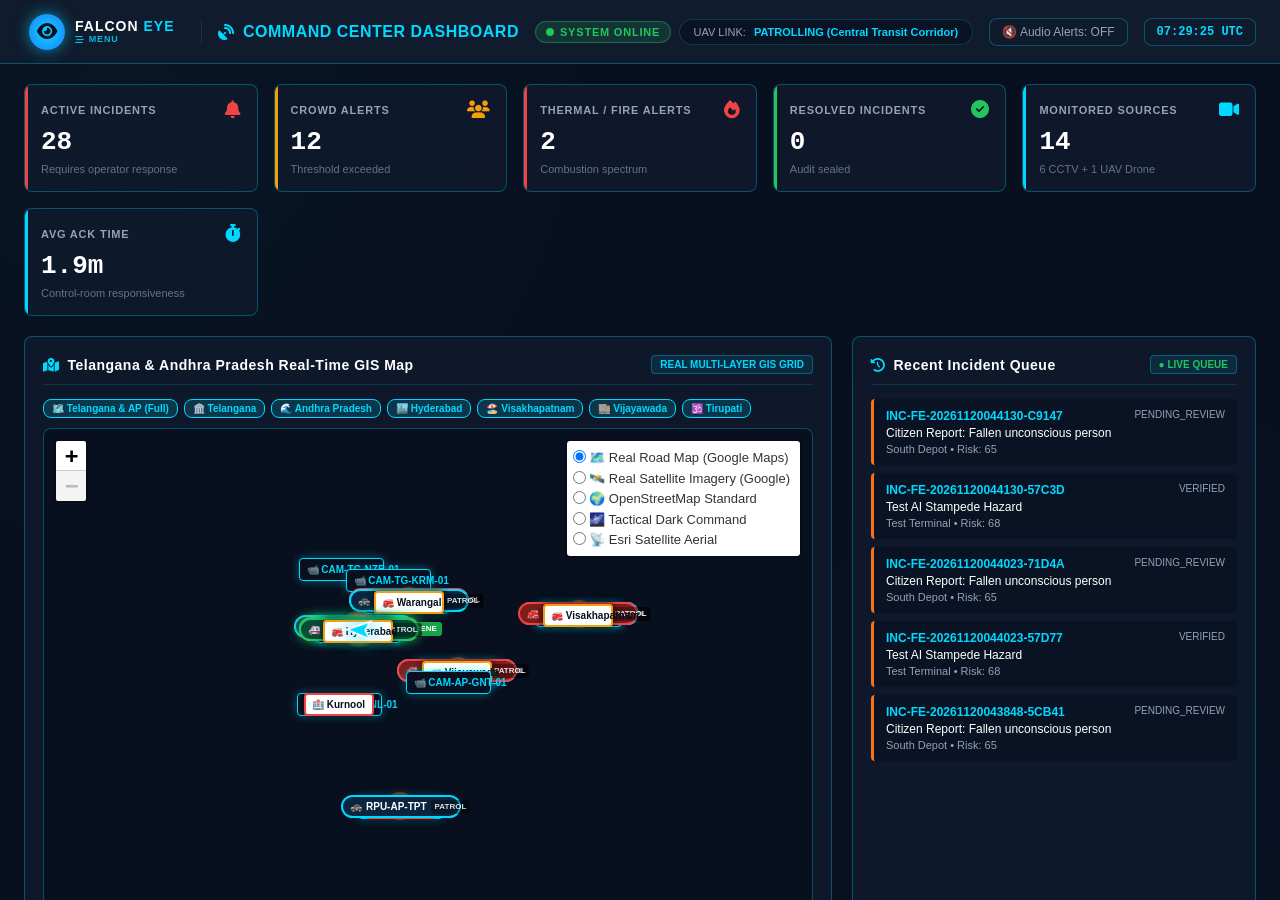
==== commit 0cfe9dd0: "feat: Configure root index.html, .nojekyll, static fallbacks, and clean repo structure for GitHub Pa" ====
--- a/index.html
+++ b/index.html
@@ -6,10 +6,10 @@
   <title>FALCON EYE — AI-Powered Smart Public Safety & Emergency Intelligence Platform</title>
 
   <!-- Leaflet & Font Awesome Styles -->
-  <link rel="stylesheet" href="/frontend/css/leaflet.css" />
+  <link rel="stylesheet" href="./frontend/css/leaflet.css" />
   <link rel="stylesheet" href="https://cdnjs.cloudflare.com/ajax/libs/leaflet/1.9.4/leaflet.css" />
   <link rel="stylesheet" href="https://cdnjs.cloudflare.com/ajax/libs/font-awesome/6.5.1/css/all.min.css" />
-  <link rel="stylesheet" href="/frontend/css/style.css" />
+  <link rel="stylesheet" href="./frontend/css/style.css" />
 </head>
 <body>
 
@@ -296,7 +296,7 @@
                 <span style="color:#22C55E;">● ONLINE</span>
               </div>
               <div class="feed-screen">
-                <img src="/sample_data/sample_crowd.jpg" alt="Central Plaza" />
+                <img src="./sample_data/sample_crowd.jpg" alt="Central Plaza" />
               </div>
             </div>
 
@@ -307,7 +307,7 @@
                 <span style="color:#22C55E;">● ONLINE</span>
               </div>
               <div class="feed-screen">
-                <video src="/sample_data/sample_surveillance.mp4" autoplay loop muted></video>
+                <video src="./sample_data/sample_surveillance.mp4" autoplay loop muted></video>
               </div>
             </div>
 
@@ -318,7 +318,7 @@
                 <span style="color:#22C55E;">● ONLINE</span>
               </div>
               <div class="feed-screen">
-                <img src="/sample_data/sample_traffic.jpg" alt="Traffic" />
+                <img src="./sample_data/sample_traffic.jpg" alt="Traffic" />
               </div>
             </div>
 
@@ -329,7 +329,7 @@
                 <span style="color:#00D9FF;">● UAV STREAM</span>
               </div>
               <div class="feed-screen">
-                <img src="/api/drone/feed" alt="Drone Aerial" />
+                <img src="./sample_data/sample_traffic.jpg" alt="Drone Aerial" />
               </div>
             </div>
           </div>
@@ -444,7 +444,7 @@
               <span class="badge-tag">Gaussian Kernel Density</span>
             </div>
             <div style="width:100%; height:260px; background:#000; border-radius:6px; overflow:hidden; display:flex; align-items:center; justify-content:center;">
-              <img src="/sample_data/sample_crowd.jpg" style="max-width:100%; max-height:100%; object-fit:contain; filter: contrast(1.2);" />
+              <img src="./sample_data/sample_crowd.jpg" style="max-width:100%; max-height:100%; object-fit:contain; filter: contrast(1.2);" />
             </div>
           </div>
         </div>
@@ -541,7 +541,7 @@
               <span class="badge-tag">HUD Crosshairs Overlay</span>
             </div>
             <div style="width:100%; height:260px; background:#000; border-radius:6px; overflow:hidden; display:flex; align-items:center; justify-content:center;">
-              <img src="/api/drone/feed" style="max-width:100%; max-height:100%; object-fit:contain;" alt="Drone feed" />
+              <img src="./sample_data/sample_traffic.jpg" style="max-width:100%; max-height:100%; object-fit:contain;" alt="Drone feed" />
             </div>
           </div>
         </div>
@@ -959,7 +959,7 @@
   <div id="toast-container"></div>
 
   <!-- Leaflet GIS Engine (Local + CDN Fallback) -->
-  <script src="/frontend/js/leaflet.js"></script>
+  <script src="./frontend/js/leaflet.js"></script>
   <script>
     if (typeof L === 'undefined') {
       document.write('<script src="https://cdnjs.cloudflare.com/ajax/libs/leaflet/1.9.4/leaflet.js"><\\/script>');
@@ -968,10 +968,10 @@
   <script src="https://cdn.jsdelivr.net/npm/chart.js@4.4.2/dist/chart.umd.min.js"></script>
 
   <!-- Application Scripts -->
-  <script src="/frontend/js/map.js"></script>
-  <script src="/frontend/js/telemetry.js"></script>
-  <script src="/frontend/js/demo.js"></script>
-  <script src="/frontend/js/app.js"></script>
+  <script src="./frontend/js/map.js"></script>
+  <script src="./frontend/js/telemetry.js"></script>
+  <script src="./frontend/js/demo.js"></script>
+  <script src="./frontend/js/app.js"></script>
 
 </body>
 </html>
--- a/frontend/css/leaflet.css
+++ b/frontend/css/leaflet.css
@@ -0,0 +1,661 @@
+/* required styles */
+
+.leaflet-pane,
+.leaflet-tile,
+.leaflet-marker-icon,
+.leaflet-marker-shadow,
+.leaflet-tile-container,
+.leaflet-pane > svg,
+.leaflet-pane > canvas,
+.leaflet-zoom-box,
+.leaflet-image-layer,
+.leaflet-layer {
+	position: absolute;
+	left: 0;
+	top: 0;
+	}
+.leaflet-container {
+	overflow: hidden;
+	}
+.leaflet-tile,
+.leaflet-marker-icon,
+.leaflet-marker-shadow {
+	-webkit-user-select: none;
+	   -moz-user-select: none;
+	        user-select: none;
+	  -webkit-user-drag: none;
+	}
+/* Prevents IE11 from highlighting tiles in blue */
+.leaflet-tile::selection {
+	background: transparent;
+}
+/* Safari renders non-retina tile on retina better with this, but Chrome is worse */
+.leaflet-safari .leaflet-tile {
+	image-rendering: -webkit-optimize-contrast;
+	}
+/* hack that prevents hw layers "stretching" when loading new tiles */
+.leaflet-safari .leaflet-tile-container {
+	width: 1600px;
+	height: 1600px;
+	-webkit-transform-origin: 0 0;
+	}
+.leaflet-marker-icon,
+.leaflet-marker-shadow {
+	display: block;
+	}
+/* .leaflet-container svg: reset svg max-width decleration shipped in Joomla! (joomla.org) 3.x */
+/* .leaflet-container img: map is broken in FF if you have max-width: 100% on tiles */
+.leaflet-container .leaflet-overlay-pane svg {
+	max-width: none !important;
+	max-height: none !important;
+	}
+.leaflet-container .leaflet-marker-pane img,
+.leaflet-container .leaflet-shadow-pane img,
+.leaflet-container .leaflet-tile-pane img,
+.leaflet-container img.leaflet-image-layer,
+.leaflet-container .leaflet-tile {
+	max-width: none !important;
+	max-height: none !important;
+	width: auto;
+	padding: 0;
+	}
+
+.leaflet-container img.leaflet-tile {
+	/* See: https://bugs.chromium.org/p/chromium/issues/detail?id=600120 */
+	mix-blend-mode: plus-lighter;
+}
+
+.leaflet-container.leaflet-touch-zoom {
+	-ms-touch-action: pan-x pan-y;
+	touch-action: pan-x pan-y;
+	}
+.leaflet-container.leaflet-touch-drag {
+	-ms-touch-action: pinch-zoom;
+	/* Fallback for FF which doesn't support pinch-zoom */
+	touch-action: none;
+	touch-action: pinch-zoom;
+}
+.leaflet-container.leaflet-touch-drag.leaflet-touch-zoom {
+	-ms-touch-action: none;
+	touch-action: none;
+}
+.leaflet-container {
+	-webkit-tap-highlight-color: transparent;
+}
+.leaflet-container a {
+	-webkit-tap-highlight-color: rgba(51, 181, 229, 0.4);
+}
+.leaflet-tile {
+	filter: inherit;
+	visibility: hidden;
+	}
+.leaflet-tile-loaded {
+	visibility: inherit;
+	}
+.leaflet-zoom-box {
+	width: 0;
+	height: 0;
+	-moz-box-sizing: border-box;
+	     box-sizing: border-box;
+	z-index: 800;
+	}
+/* workaround for https://bugzilla.mozilla.org/show_bug.cgi?id=888319 */
+.leaflet-overlay-pane svg {
+	-moz-user-select: none;
+	}
+
+.leaflet-pane         { z-index: 400; }
+
+.leaflet-tile-pane    { z-index: 200; }
+.leaflet-overlay-pane { z-index: 400; }
+.leaflet-shadow-pane  { z-index: 500; }
+.leaflet-marker-pane  { z-index: 600; }
+.leaflet-tooltip-pane   { z-index: 650; }
+.leaflet-popup-pane   { z-index: 700; }
+
+.leaflet-map-pane canvas { z-index: 100; }
+.leaflet-map-pane svg    { z-index: 200; }
+
+.leaflet-vml-shape {
+	width: 1px;
+	height: 1px;
+	}
+.lvml {
+	behavior: url(#default#VML);
+	display: inline-block;
+	position: absolute;
+	}
+
+
+/* control positioning */
+
+.leaflet-control {
+	position: relative;
+	z-index: 800;
+	pointer-events: visiblePainted; /* IE 9-10 doesn't have auto */
+	pointer-events: auto;
+	}
+.leaflet-top,
+.leaflet-bottom {
+	position: absolute;
+	z-index: 1000;
+	pointer-events: none;
+	}
+.leaflet-top {
+	top: 0;
+	}
+.leaflet-right {
+	right: 0;
+	}
+.leaflet-bottom {
+	bottom: 0;
+	}
+.leaflet-left {
+	left: 0;
+	}
+.leaflet-control {
+	float: left;
+	clear: both;
+	}
+.leaflet-right .leaflet-control {
+	float: right;
+	}
+.leaflet-top .leaflet-control {
+	margin-top: 10px;
+	}
+.leaflet-bottom .leaflet-control {
+	margin-bottom: 10px;
+	}
+.leaflet-left .leaflet-control {
+	margin-left: 10px;
+	}
+.leaflet-right .leaflet-control {
+	margin-right: 10px;
+	}
+
+
+/* zoom and fade animations */
+
+.leaflet-fade-anim .leaflet-popup {
+	opacity: 0;
+	-webkit-transition: opacity 0.2s linear;
+	   -moz-transition: opacity 0.2s linear;
+	        transition: opacity 0.2s linear;
+	}
+.leaflet-fade-anim .leaflet-map-pane .leaflet-popup {
+	opacity: 1;
+	}
+.leaflet-zoom-animated {
+	-webkit-transform-origin: 0 0;
+	    -ms-transform-origin: 0 0;
+	        transform-origin: 0 0;
+	}
+svg.leaflet-zoom-animated {
+	will-change: transform;
+}
+
+.leaflet-zoom-anim .leaflet-zoom-animated {
+	-webkit-transition: -webkit-transform 0.25s cubic-bezier(0,0,0.25,1);
+	   -moz-transition:    -moz-transform 0.25s cubic-bezier(0,0,0.25,1);
+	        transition:         transform 0.25s cubic-bezier(0,0,0.25,1);
+	}
+.leaflet-zoom-anim .leaflet-tile,
+.leaflet-pan-anim .leaflet-tile {
+	-webkit-transition: none;
+	   -moz-transition: none;
+	        transition: none;
+	}
+
+.leaflet-zoom-anim .leaflet-zoom-hide {
+	visibility: hidden;
+	}
+
+
+/* cursors */
+
+.leaflet-interactive {
+	cursor: pointer;
+	}
+.leaflet-grab {
+	cursor: -webkit-grab;
+	cursor:    -moz-grab;
+	cursor:         grab;
+	}
+.leaflet-crosshair,
+.leaflet-crosshair .leaflet-interactive {
+	cursor: crosshair;
+	}
+.leaflet-popup-pane,
+.leaflet-control {
+	cursor: auto;
+	}
+.leaflet-dragging .leaflet-grab,
+.leaflet-dragging .leaflet-grab .leaflet-interactive,
+.leaflet-dragging .leaflet-marker-draggable {
+	cursor: move;
+	cursor: -webkit-grabbing;
+	cursor:    -moz-grabbing;
+	cursor:         grabbing;
+	}
+
+/* marker & overlays interactivity */
+.leaflet-marker-icon,
+.leaflet-marker-shadow,
+.leaflet-image-layer,
+.leaflet-pane > svg path,
+.leaflet-tile-container {
+	pointer-events: none;
+	}
+
+.leaflet-marker-icon.leaflet-interactive,
+.leaflet-image-layer.leaflet-interactive,
+.leaflet-pane > svg path.leaflet-interactive,
+svg.leaflet-image-layer.leaflet-interactive path {
+	pointer-events: visiblePainted; /* IE 9-10 doesn't have auto */
+	pointer-events: auto;
+	}
+
+/* visual tweaks */
+
+.leaflet-container {
+	background: #ddd;
+	outline-offset: 1px;
+	}
+.leaflet-container a {
+	color: #0078A8;
+	}
+.leaflet-zoom-box {
+	border: 2px dotted #38f;
+	background: rgba(255,255,255,0.5);
+	}
+
+
+/* general typography */
+.leaflet-container {
+	font-family: "Helvetica Neue", Arial, Helvetica, sans-serif;
+	font-size: 12px;
+	font-size: 0.75rem;
+	line-height: 1.5;
+	}
+
+
+/* general toolbar styles */
+
+.leaflet-bar {
+	box-shadow: 0 1px 5px rgba(0,0,0,0.65);
+	border-radius: 4px;
+	}
+.leaflet-bar a {
+	background-color: #fff;
+	border-bottom: 1px solid #ccc;
+	width: 26px;
+	height: 26px;
+	line-height: 26px;
+	display: block;
+	text-align: center;
+	text-decoration: none;
+	color: black;
+	}
+.leaflet-bar a,
+.leaflet-control-layers-toggle {
+	background-position: 50% 50%;
+	background-repeat: no-repeat;
+	display: block;
+	}
+.leaflet-bar a:hover,
+.leaflet-bar a:focus {
+	background-color: #f4f4f4;
+	}
+.leaflet-bar a:first-child {
+	border-top-left-radius: 4px;
+	border-top-right-radius: 4px;
+	}
+.leaflet-bar a:last-child {
+	border-bottom-left-radius: 4px;
+	border-bottom-right-radius: 4px;
+	border-bottom: none;
+	}
+.leaflet-bar a.leaflet-disabled {
+	cursor: default;
+	background-color: #f4f4f4;
+	color: #bbb;
+	}
+
+.leaflet-touch .leaflet-bar a {
+	width: 30px;
+	height: 30px;
+	line-height: 30px;
+	}
+.leaflet-touch .leaflet-bar a:first-child {
+	border-top-left-radius: 2px;
+	border-top-right-radius: 2px;
+	}
+.leaflet-touch .leaflet-bar a:last-child {
+	border-bottom-left-radius: 2px;
+	border-bottom-right-radius: 2px;
+	}
+
+/* zoom control */
+
+.leaflet-control-zoom-in,
+.leaflet-control-zoom-out {
+	font: bold 18px 'Lucida Console', Monaco, monospace;
+	text-indent: 1px;
+	}
+
+.leaflet-touch .leaflet-control-zoom-in, .leaflet-touch .leaflet-control-zoom-out  {
+	font-size: 22px;
+	}
+
+
+/* layers control */
+
+.leaflet-control-layers {
+	box-shadow: 0 1px 5px rgba(0,0,0,0.4);
+	background: #fff;
+	border-radius: 5px;
+	}
+.leaflet-control-layers-toggle {
+	background-image: url(images/layers.png);
+	width: 36px;
+	height: 36px;
+	}
+.leaflet-retina .leaflet-control-layers-toggle {
+	background-image: url(images/layers-2x.png);
+	background-size: 26px 26px;
+	}
+.leaflet-touch .leaflet-control-layers-toggle {
+	width: 44px;
+	height: 44px;
+	}
+.leaflet-control-layers .leaflet-control-layers-list,
+.leaflet-control-layers-expanded .leaflet-control-layers-toggle {
+	display: none;
+	}
+.leaflet-control-layers-expanded .leaflet-control-layers-list {
+	display: block;
+	position: relative;
+	}
+.leaflet-control-layers-expanded {
+	padding: 6px 10px 6px 6px;
+	color: #333;
+	background: #fff;
+	}
+.leaflet-control-layers-scrollbar {
+	overflow-y: scroll;
+	overflow-x: hidden;
+	padding-right: 5px;
+	}
+.leaflet-control-layers-selector {
+	margin-top: 2px;
+	position: relative;
+	top: 1px;
+	}
+.leaflet-control-layers label {
+	display: block;
+	font-size: 13px;
+	font-size: 1.08333em;
+	}
+.leaflet-control-layers-separator {
+	height: 0;
+	border-top: 1px solid #ddd;
+	margin: 5px -10px 5px -6px;
+	}
+
+/* Default icon URLs */
+.leaflet-default-icon-path { /* used only in path-guessing heuristic, see L.Icon.Default */
+	background-image: url(images/marker-icon.png);
+	}
+
+
+/* attribution and scale controls */
+
+.leaflet-container .leaflet-control-attribution {
+	background: #fff;
+	background: rgba(255, 255, 255, 0.8);
+	margin: 0;
+	}
+.leaflet-control-attribution,
+.leaflet-control-scale-line {
+	padding: 0 5px;
+	color: #333;
+	line-height: 1.4;
+	}
+.leaflet-control-attribution a {
+	text-decoration: none;
+	}
+.leaflet-control-attribution a:hover,
+.leaflet-control-attribution a:focus {
+	text-decoration: underline;
+	}
+.leaflet-attribution-flag {
+	display: inline !important;
+	vertical-align: baseline !important;
+	width: 1em;
+	height: 0.6669em;
+	}
+.leaflet-left .leaflet-control-scale {
+	margin-left: 5px;
+	}
+.leaflet-bottom .leaflet-control-scale {
+	margin-bottom: 5px;
+	}
+.leaflet-control-scale-line {
+	border: 2px solid #777;
+	border-top: none;
+	line-height: 1.1;
+	padding: 2px 5px 1px;
+	white-space: nowrap;
+	-moz-box-sizing: border-box;
+	     box-sizing: border-box;
+	background: rgba(255, 255, 255, 0.8);
+	text-shadow: 1px 1px #fff;
+	}
+.leaflet-control-scale-line:not(:first-child) {
+	border-top: 2px solid #777;
+	border-bottom: none;
+	margin-top: -2px;
+	}
+.leaflet-control-scale-line:not(:first-child):not(:last-child) {
+	border-bottom: 2px solid #777;
+	}
+
+.leaflet-touch .leaflet-control-attribution,
+.leaflet-touch .leaflet-control-layers,
+.leaflet-touch .leaflet-bar {
+	box-shadow: none;
+	}
+.leaflet-touch .leaflet-control-layers,
+.leaflet-touch .leaflet-bar {
+	border: 2px solid rgba(0,0,0,0.2);
+	background-clip: padding-box;
+	}
+
+
+/* popup */
+
+.leaflet-popup {
+	position: absolute;
+	text-align: center;
+	margin-bottom: 20px;
+	}
+.leaflet-popup-content-wrapper {
+	padding: 1px;
+	text-align: left;
+	border-radius: 12px;
+	}
+.leaflet-popup-content {
+	margin: 13px 24px 13px 20px;
+	line-height: 1.3;
+	font-size: 13px;
+	font-size: 1.08333em;
+	min-height: 1px;
+	}
+.leaflet-popup-content p {
+	margin: 17px 0;
+	margin: 1.3em 0;
+	}
+.leaflet-popup-tip-container {
+	width: 40px;
+	height: 20px;
+	position: absolute;
+	left: 50%;
+	margin-top: -1px;
+	margin-left: -20px;
+	overflow: hidden;
+	pointer-events: none;
+	}
+.leaflet-popup-tip {
+	width: 17px;
+	height: 17px;
+	padding: 1px;
+
+	margin: -10px auto 0;
+	pointer-events: auto;
+
+	-webkit-transform: rotate(45deg);
+	   -moz-transform: rotate(45deg);
+	    -ms-transform: rotate(45deg);
+	        transform: rotate(45deg);
+	}
+.leaflet-popup-content-wrapper,
+.leaflet-popup-tip {
+	background: white;
+	color: #333;
+	box-shadow: 0 3px 14px rgba(0,0,0,0.4);
+	}
+.leaflet-container a.leaflet-popup-close-button {
+	position: absolute;
+	top: 0;
+	right: 0;
+	border: none;
+	text-align: center;
+	width: 24px;
+	height: 24px;
+	font: 16px/24px Tahoma, Verdana, sans-serif;
+	color: #757575;
+	text-decoration: none;
+	background: transparent;
+	}
+.leaflet-container a.leaflet-popup-close-button:hover,
+.leaflet-container a.leaflet-popup-close-button:focus {
+	color: #585858;
+	}
+.leaflet-popup-scrolled {
+	overflow: auto;
+	}
+
+.leaflet-oldie .leaflet-popup-content-wrapper {
+	-ms-zoom: 1;
+	}
+.leaflet-oldie .leaflet-popup-tip {
+	width: 24px;
+	margin: 0 auto;
+
+	-ms-filter: "progid:DXImageTransform.Microsoft.Matrix(M11=0.70710678, M12=0.70710678, M21=-0.70710678, M22=0.70710678)";
+	filter: progid:DXImageTransform.Microsoft.Matrix(M11=0.70710678, M12=0.70710678, M21=-0.70710678, M22=0.70710678);
+	}
+
+.leaflet-oldie .leaflet-control-zoom,
+.leaflet-oldie .leaflet-control-layers,
+.leaflet-oldie .leaflet-popup-content-wrapper,
+.leaflet-oldie .leaflet-popup-tip {
+	border: 1px solid #999;
+	}
+
+
+/* div icon */
+
+.leaflet-div-icon {
+	background: #fff;
+	border: 1px solid #666;
+	}
+
+
+/* Tooltip */
+/* Base styles for the element that has a tooltip */
+.leaflet-tooltip {
+	position: absolute;
+	padding: 6px;
+	background-color: #fff;
+	border: 1px solid #fff;
+	border-radius: 3px;
+	color: #222;
+	white-space: nowrap;
+	-webkit-user-select: none;
+	-moz-user-select: none;
+	-ms-user-select: none;
+	user-select: none;
+	pointer-events: none;
+	box-shadow: 0 1px 3px rgba(0,0,0,0.4);
+	}
+.leaflet-tooltip.leaflet-interactive {
+	cursor: pointer;
+	pointer-events: auto;
+	}
+.leaflet-tooltip-top:before,
+.leaflet-tooltip-bottom:before,
+.leaflet-tooltip-left:before,
+.leaflet-tooltip-right:before {
+	position: absolute;
+	pointer-events: none;
+	border: 6px solid transparent;
+	background: transparent;
+	content: "";
+	}
+
+/* Directions */
+
+.leaflet-tooltip-bottom {
+	margin-top: 6px;
+}
+.leaflet-tooltip-top {
+	margin-top: -6px;
+}
+.leaflet-tooltip-bottom:before,
+.leaflet-tooltip-top:before {
+	left: 50%;
+	margin-left: -6px;
+	}
+.leaflet-tooltip-top:before {
+	bottom: 0;
+	margin-bottom: -12px;
+	border-top-color: #fff;
+	}
+.leaflet-tooltip-bottom:before {
+	top: 0;
+	margin-top: -12px;
+	margin-left: -6px;
+	border-bottom-color: #fff;
+	}
+.leaflet-tooltip-left {
+	margin-left: -6px;
+}
+.leaflet-tooltip-right {
+	margin-left: 6px;
+}
+.leaflet-tooltip-left:before,
+.leaflet-tooltip-right:before {
+	top: 50%;
+	margin-top: -6px;
+	}
+.leaflet-tooltip-left:before {
+	right: 0;
+	margin-right: -12px;
+	border-left-color: #fff;
+	}
+.leaflet-tooltip-right:before {
+	left: 0;
+	margin-left: -12px;
+	border-right-color: #fff;
+	}
+
+/* Printing */
+
+@media print {
+	/* Prevent printers from removing background-images of controls. */
+	.leaflet-control {
+		-webkit-print-color-adjust: exact;
+		print-color-adjust: exact;
+		}
+	}
--- a/frontend/css/style.css
+++ b/frontend/css/style.css
@@ -0,0 +1,1006 @@
+/* ==========================================================================
+   FALCON EYE — AI SMART PUBLIC SAFETY & EMERGENCY INTELLIGENCE PLATFORM
+   Futuristic Cyberpunk Command Center Theme
+   Palette: Deep Navy (#080F1E), Dark Blue (#101B2D), Electric Cyan (#00D9FF),
+            Accent Blue (#2878FF), Success (#22C55E), Amber (#F59E0B), Critical (#EF4444)
+   ========================================================================== */
+
+:root {
+  --bg-primary: #080F1E;
+  --bg-secondary: #101B2D;
+  --bg-card: rgba(16, 27, 45, 0.85);
+  --bg-card-hover: rgba(22, 38, 64, 0.95);
+  --border-cyan: rgba(0, 217, 255, 0.3);
+  --border-glow: 0 0 15px rgba(0, 217, 255, 0.25);
+  --cyan-primary: #00D9FF;
+  --cyan-glow: #00F0FF;
+  --blue-accent: #2878FF;
+  --text-main: #E2E8F0;
+  --text-muted: #94A3B8;
+  --text-dim: #64748B;
+  --success: #22C55E;
+  --warning: #F59E0B;
+  --critical: #EF4444;
+  --font-main: 'Segoe UI', -apple-system, BlinkMacSystemFont, Roboto, sans-serif;
+  --font-mono: 'Consolas', 'Courier New', monospace;
+  --sidebar-w: 260px;
+  --header-h: 64px;
+  --radius: 8px;
+}
+
+* {
+  margin: 0;
+  padding: 0;
+  box-sizing: border-box;
+}
+
+body {
+  background-color: var(--bg-primary);
+  color: var(--text-main);
+  font-family: var(--font-main);
+  overflow: hidden;
+  height: 100vh;
+  width: 100vw;
+  user-select: none;
+}
+
+/* App Layout Grid */
+#app-container {
+  display: flex;
+  height: 100vh;
+  width: 100vw;
+  position: relative;
+}
+
+/* --------------------------------------------------------------------------
+   SIDEBAR & DRAWER NAVIGATION
+   -------------------------------------------------------------------------- */
+#sidebar {
+  width: var(--sidebar-w);
+  background-color: var(--bg-secondary);
+  border-right: 1px solid var(--border-cyan);
+  display: flex;
+  flex-direction: column;
+  z-index: 100;
+  box-shadow: 2px 0 20px rgba(0, 0, 0, 0.5);
+  flex-shrink: 0;
+  margin-left: 0;
+  transition: margin-left 0.28s cubic-bezier(0.4, 0, 0.2, 1), transform 0.28s cubic-bezier(0.4, 0, 0.2, 1), box-shadow 0.28s ease;
+  will-change: margin-left, transform;
+}
+
+/* Collapsed on desktop */
+#app-container.sidebar-collapsed #sidebar {
+  margin-left: calc(-1 * var(--sidebar-w));
+  pointer-events: none;
+  box-shadow: none;
+}
+
+#app-container.sidebar-open #sidebar {
+  margin-left: 0;
+  pointer-events: auto;
+}
+
+.brand-header {
+  padding: 16px 18px;
+  display: flex;
+  align-items: center;
+  gap: 12px;
+  border-bottom: 1px solid var(--border-cyan);
+  background: linear-gradient(180deg, rgba(0, 217, 255, 0.08) 0%, transparent 100%);
+  position: relative;
+}
+
+.brand-logo {
+  width: 36px;
+  height: 36px;
+  background: radial-gradient(circle, var(--cyan-primary) 0%, var(--blue-accent) 100%);
+  border-radius: 50%;
+  display: flex;
+  align-items: center;
+  justify-content: center;
+  box-shadow: 0 0 15px rgba(0, 217, 255, 0.6);
+  color: #080F1E;
+  font-size: 18px;
+  font-weight: 900;
+}
+
+.sidebar-logo-btn {
+  border: none;
+  cursor: pointer;
+  padding: 0;
+  outline: none;
+  transition: transform 0.22s ease, box-shadow 0.22s ease, filter 0.22s ease;
+}
+
+.sidebar-logo-btn:hover {
+  transform: scale(1.08);
+  box-shadow: 0 0 22px rgba(0, 217, 255, 0.9);
+  filter: brightness(1.15);
+}
+
+.sidebar-logo-btn:active {
+  transform: scale(0.94);
+  filter: brightness(0.95);
+}
+
+.sidebar-close-btn {
+  background: transparent;
+  border: 1px solid transparent;
+  color: var(--text-muted);
+  font-size: 15px;
+  cursor: pointer;
+  padding: 6px 8px;
+  border-radius: var(--radius);
+  margin-left: auto;
+  display: flex;
+  align-items: center;
+  justify-content: center;
+  transition: all 0.2s ease;
+}
+
+.sidebar-close-btn:hover {
+  color: var(--cyan-primary);
+  border-color: var(--border-cyan);
+  background: rgba(0, 217, 255, 0.1);
+  transform: rotate(90deg);
+}
+
+.brand-text h1 {
+  font-size: 17px;
+  font-weight: 800;
+  letter-spacing: 1.5px;
+  color: #FFFFFF;
+  line-height: 1.1;
+}
+
+.brand-text h1 span {
+  color: var(--cyan-primary);
+}
+
+.brand-tagline {
+  font-size: 9px;
+  letter-spacing: 0.8px;
+  color: var(--cyan-primary);
+  text-transform: uppercase;
+}
+
+.nav-menu {
+  list-style: none;
+  overflow-y: auto;
+  flex: 1;
+  padding: 12px 10px;
+}
+
+.nav-menu::-webkit-scrollbar {
+  width: 4px;
+}
+.nav-menu::-webkit-scrollbar-thumb {
+  background: var(--border-cyan);
+  border-radius: 4px;
+}
+
+.nav-item {
+  display: flex;
+  align-items: center;
+  gap: 12px;
+  padding: 11px 14px;
+  border-radius: var(--radius);
+  color: var(--text-muted);
+  cursor: pointer;
+  transition: all 0.2s ease;
+  margin-bottom: 4px;
+  font-size: 13px;
+  font-weight: 500;
+  border-left: 3px solid transparent;
+}
+
+.nav-item i {
+  font-size: 16px;
+  width: 20px;
+  text-align: center;
+  color: var(--text-dim);
+  transition: color 0.2s;
+}
+
+.nav-item:hover {
+  background-color: var(--bg-card-hover);
+  color: #FFFFFF;
+}
+
+.nav-item:hover i {
+  color: var(--cyan-primary);
+}
+
+.nav-item.active {
+  background: linear-gradient(90deg, rgba(0, 217, 255, 0.15) 0%, rgba(40, 120, 255, 0.05) 100%);
+  color: #FFFFFF;
+  border-left: 3px solid var(--cyan-primary);
+  box-shadow: inset 0 0 10px rgba(0, 217, 255, 0.1);
+}
+
+.nav-item.active i {
+  color: var(--cyan-primary);
+  text-shadow: 0 0 8px rgba(0, 217, 255, 0.6);
+}
+
+.badge-alert {
+  margin-left: auto;
+  background: var(--critical);
+  color: #FFFFFF;
+  font-size: 10px;
+  padding: 2px 7px;
+  border-radius: 10px;
+  font-weight: 700;
+  box-shadow: 0 0 8px rgba(239, 68, 68, 0.6);
+}
+
+.sidebar-footer {
+  padding: 14px 16px;
+  border-top: 1px solid var(--border-cyan);
+  background-color: rgba(8, 15, 30, 0.6);
+}
+
+.judge-demo-btn {
+  width: 100%;
+  background: linear-gradient(135deg, #00D9FF 0%, #2878FF 100%);
+  color: #080F1E;
+  border: none;
+  padding: 12px 14px;
+  border-radius: var(--radius);
+  font-size: 12px;
+  font-weight: 800;
+  letter-spacing: 1px;
+  cursor: pointer;
+  display: flex;
+  align-items: center;
+  justify-content: center;
+  gap: 8px;
+  box-shadow: 0 0 15px rgba(0, 217, 255, 0.4);
+  transition: all 0.25s ease;
+  animation: pulse-border 2s infinite;
+}
+
+@keyframes pulse-border {
+  0% { box-shadow: 0 0 10px rgba(0, 217, 255, 0.4); }
+  50% { box-shadow: 0 0 22px rgba(0, 217, 255, 0.85); }
+  100% { box-shadow: 0 0 10px rgba(0, 217, 255, 0.4); }
+}
+
+.judge-demo-btn:hover {
+  transform: translateY(-2px);
+  filter: brightness(1.15);
+}
+
+/* --------------------------------------------------------------------------
+   MAIN CONTENT AREA
+   -------------------------------------------------------------------------- */
+#main-content {
+  flex: 1;
+  display: flex;
+  flex-direction: column;
+  overflow: hidden;
+  background-color: var(--bg-primary);
+  background-image: 
+    radial-gradient(circle at 10% 10%, rgba(0, 217, 255, 0.03) 0%, transparent 40%),
+    radial-gradient(circle at 90% 90%, rgba(40, 120, 255, 0.03) 0%, transparent 40%);
+}
+
+/* Top App Header */
+.top-header {
+  height: var(--header-h);
+  background-color: var(--bg-secondary);
+  border-bottom: 1px solid var(--border-cyan);
+  display: flex;
+  align-items: center;
+  justify-content: space-between;
+  padding: 0 24px;
+  z-index: 50;
+}
+
+.header-left {
+  display: flex;
+  align-items: center;
+  gap: 16px;
+}
+
+/* Header AI Logo Toggle Button */
+.header-ai-logo-btn {
+  background: transparent;
+  border: 1px solid transparent;
+  padding: 4px 10px 4px 4px;
+  margin: 0;
+  display: flex;
+  align-items: center;
+  gap: 10px;
+  cursor: pointer;
+  border-radius: var(--radius);
+  transition: all 0.22s ease;
+  position: relative;
+  text-align: left;
+  outline: none;
+}
+
+.header-ai-logo-btn:hover {
+  background: rgba(0, 217, 255, 0.08);
+  border-color: rgba(0, 217, 255, 0.28);
+}
+
+.header-ai-logo-btn .brand-logo {
+  transition: transform 0.22s ease, box-shadow 0.22s ease, filter 0.22s ease;
+}
+
+.header-ai-logo-btn:hover .brand-logo {
+  transform: scale(1.08);
+  box-shadow: 0 0 22px rgba(0, 217, 255, 0.9);
+  filter: brightness(1.15);
+}
+
+.header-ai-logo-btn:active .brand-logo {
+  transform: scale(0.94);
+  filter: brightness(0.95);
+}
+
+.header-brand-text {
+  display: flex;
+  flex-direction: column;
+  user-select: none;
+}
+
+.header-brand-title {
+  font-size: 14px;
+  font-weight: 800;
+  letter-spacing: 1px;
+  color: #FFFFFF;
+  line-height: 1.1;
+}
+
+.header-brand-title span {
+  color: var(--cyan-primary);
+}
+
+.header-brand-sub {
+  font-size: 9px;
+  font-weight: 700;
+  letter-spacing: 0.8px;
+  color: var(--cyan-primary);
+  display: flex;
+  align-items: center;
+  gap: 4px;
+  opacity: 0.85;
+}
+
+.header-divider {
+  width: 1px;
+  height: 24px;
+  background: var(--border-cyan);
+  opacity: 0.5;
+}
+
+.current-view-title {
+  font-size: 16px;
+  font-weight: 700;
+  letter-spacing: 0.5px;
+  color: #FFFFFF;
+  display: flex;
+  align-items: center;
+  gap: 8px;
+}
+
+.current-view-title span {
+  color: var(--cyan-primary);
+}
+
+.live-pulse-badge {
+  display: flex;
+  align-items: center;
+  gap: 6px;
+  background: rgba(34, 197, 94, 0.15);
+  border: 1px solid rgba(34, 197, 94, 0.4);
+  color: var(--success);
+  padding: 4px 10px;
+  border-radius: 20px;
+  font-size: 11px;
+  font-weight: 700;
+  letter-spacing: 0.8px;
+}
+
+.pulse-dot {
+  width: 8px;
+  height: 8px;
+  border-radius: 50%;
+  background-color: var(--success);
+  animation: live-blink 1.5s infinite;
+}
+
+@keyframes live-blink {
+  0% { transform: scale(0.9); opacity: 0.6; }
+  50% { transform: scale(1.3); opacity: 1; box-shadow: 0 0 10px var(--success); }
+  100% { transform: scale(0.9); opacity: 0.6; }
+}
+
+.header-right {
+  display: flex;
+  align-items: center;
+  gap: 16px;
+}
+
+.ticker-bar {
+  display: flex;
+  align-items: center;
+  gap: 8px;
+  background: rgba(8, 15, 30, 0.6);
+  border: 1px solid rgba(0, 217, 255, 0.2);
+  padding: 6px 14px;
+  border-radius: 20px;
+  font-size: 11px;
+  color: var(--text-muted);
+}
+
+.ticker-bar span.cyan {
+  color: var(--cyan-primary);
+  font-weight: 700;
+}
+
+.audio-toggle-btn, .clock-display {
+  display: flex;
+  align-items: center;
+  gap: 6px;
+  padding: 6px 12px;
+  background: var(--bg-card);
+  border: 1px solid var(--border-cyan);
+  border-radius: var(--radius);
+  font-size: 12px;
+  color: var(--text-muted);
+  cursor: pointer;
+}
+
+.audio-toggle-btn:hover {
+  color: var(--cyan-primary);
+  border-color: var(--cyan-primary);
+}
+
+.clock-display {
+  font-family: var(--font-mono);
+  font-weight: 600;
+  color: var(--cyan-primary);
+}
+
+/* --------------------------------------------------------------------------
+   VIEW CONTAINER & PANELS
+   -------------------------------------------------------------------------- */
+.view-container {
+  flex: 1;
+  overflow-y: auto;
+  padding: 20px 24px;
+  display: none;
+}
+
+.view-container.active {
+  display: block;
+}
+
+.view-container::-webkit-scrollbar {
+  width: 6px;
+}
+.view-container::-webkit-scrollbar-thumb {
+  background: var(--border-cyan);
+  border-radius: 6px;
+}
+
+/* KPI Cards Grid */
+.kpi-grid {
+  display: grid;
+  grid-template-columns: repeat(auto-fit, minmax(200px, 1fr));
+  gap: 16px;
+  margin-bottom: 20px;
+}
+
+.kpi-card {
+  background: var(--bg-card);
+  border: 1px solid var(--border-cyan);
+  border-radius: var(--radius);
+  padding: 16px;
+  position: relative;
+  overflow: hidden;
+  transition: transform 0.2s, box-shadow 0.2s;
+  backdrop-filter: blur(10px);
+}
+
+.kpi-card:hover {
+  transform: translateY(-2px);
+  box-shadow: var(--border-glow);
+  border-color: var(--cyan-primary);
+}
+
+.kpi-card::before {
+  content: '';
+  position: absolute;
+  top: 0;
+  left: 0;
+  width: 3px;
+  height: 100%;
+  background: var(--cyan-primary);
+}
+
+.kpi-card.alert-critical::before { background: var(--critical); }
+.kpi-card.alert-warning::before { background: var(--warning); }
+.kpi-card.alert-success::before { background: var(--success); }
+
+.kpi-header {
+  display: flex;
+  align-items: center;
+  justify-content: space-between;
+  margin-bottom: 10px;
+}
+
+.kpi-title {
+  font-size: 11px;
+  font-weight: 600;
+  text-transform: uppercase;
+  letter-spacing: 0.8px;
+  color: var(--text-muted);
+}
+
+.kpi-icon {
+  font-size: 18px;
+  color: var(--cyan-primary);
+}
+
+.kpi-value {
+  font-size: 26px;
+  font-weight: 800;
+  color: #FFFFFF;
+  line-height: 1;
+  font-family: var(--font-mono);
+}
+
+.kpi-footer {
+  margin-top: 8px;
+  font-size: 11px;
+  color: var(--text-dim);
+  display: flex;
+  align-items: center;
+  gap: 4px;
+}
+
+/* Dashboard 2-Column Split */
+.dashboard-grid {
+  display: grid;
+  grid-template-columns: 2fr 1fr;
+  gap: 20px;
+  margin-bottom: 20px;
+}
+
+.card-panel {
+  background: var(--bg-card);
+  border: 1px solid var(--border-cyan);
+  border-radius: var(--radius);
+  padding: 18px;
+  backdrop-filter: blur(10px);
+  position: relative;
+}
+
+.card-title-bar {
+  display: flex;
+  align-items: center;
+  justify-content: space-between;
+  margin-bottom: 14px;
+  border-bottom: 1px solid rgba(0, 217, 255, 0.15);
+  padding-bottom: 10px;
+}
+
+.card-title {
+  font-size: 14px;
+  font-weight: 700;
+  letter-spacing: 0.5px;
+  color: #FFFFFF;
+  display: flex;
+  align-items: center;
+  gap: 8px;
+}
+
+.card-title i {
+  color: var(--cyan-primary);
+}
+
+.badge-tag {
+  font-size: 10px;
+  padding: 3px 8px;
+  border-radius: 4px;
+  font-weight: 700;
+  text-transform: uppercase;
+  background: rgba(0, 217, 255, 0.1);
+  color: var(--cyan-primary);
+  border: 1px solid var(--border-cyan);
+}
+
+/* Map Containers */
+#command-map, #gis-map {
+  width: 100%;
+  height: 480px;
+  border-radius: var(--radius);
+  border: 1px solid var(--border-cyan);
+  background: #0B1320;
+}
+
+/* Custom Leaflet Dark Stacking */
+.leaflet-container {
+  background: #080F1E !important;
+}
+
+/* Incident Table */
+.data-table-container {
+  width: 100%;
+  overflow-x: auto;
+}
+
+.falcon-table {
+  width: 100%;
+  border-collapse: collapse;
+  font-size: 12px;
+  text-align: left;
+}
+
+.falcon-table th {
+  background-color: rgba(8, 15, 30, 0.8);
+  color: var(--cyan-primary);
+  padding: 10px 12px;
+  border-bottom: 1px solid var(--border-cyan);
+  font-weight: 600;
+  letter-spacing: 0.5px;
+  text-transform: uppercase;
+}
+
+.falcon-table td {
+  padding: 10px 12px;
+  border-bottom: 1px solid rgba(0, 217, 255, 0.1);
+  color: var(--text-main);
+}
+
+.falcon-table tr:hover td {
+  background-color: var(--bg-card-hover);
+}
+
+/* Buttons */
+.btn-falcon {
+  background: rgba(0, 217, 255, 0.15);
+  border: 1px solid var(--cyan-primary);
+  color: var(--cyan-primary);
+  padding: 8px 14px;
+  border-radius: var(--radius);
+  font-size: 12px;
+  font-weight: 600;
+  cursor: pointer;
+  display: inline-flex;
+  align-items: center;
+  gap: 6px;
+  transition: all 0.2s;
+}
+
+.btn-falcon:hover {
+  background: var(--cyan-primary);
+  color: #080F1E;
+  box-shadow: 0 0 12px rgba(0, 217, 255, 0.5);
+}
+
+.btn-falcon-primary {
+  background: linear-gradient(135deg, var(--cyan-primary) 0%, var(--blue-accent) 100%);
+  color: #080F1E;
+  border: none;
+  padding: 9px 18px;
+  font-weight: 700;
+}
+
+.btn-falcon-primary:hover {
+  filter: brightness(1.15);
+  box-shadow: 0 0 15px rgba(0, 217, 255, 0.6);
+}
+
+.btn-falcon-danger {
+  background: rgba(239, 68, 68, 0.15);
+  border-color: var(--critical);
+  color: var(--critical);
+}
+
+.btn-falcon-danger:hover {
+  background: var(--critical);
+  color: #FFFFFF;
+}
+
+/* Video Grid */
+.video-grid {
+  display: grid;
+  grid-template-columns: repeat(auto-fit, minmax(320px, 1fr));
+  gap: 16px;
+}
+
+.camera-feed-card {
+  background: var(--bg-secondary);
+  border: 1px solid var(--border-cyan);
+  border-radius: var(--radius);
+  overflow: hidden;
+  position: relative;
+}
+
+.feed-header {
+  padding: 8px 12px;
+  background: rgba(8, 15, 30, 0.8);
+  border-bottom: 1px solid var(--border-cyan);
+  display: flex;
+  justify-content: space-between;
+  align-items: center;
+  font-size: 11px;
+}
+
+.feed-screen {
+  width: 100%;
+  height: 220px;
+  background: #040810;
+  position: relative;
+  display: flex;
+  align-items: center;
+  justify-content: center;
+  overflow: hidden;
+}
+
+.feed-screen img, .feed-screen video, .feed-screen canvas {
+  width: 100%;
+  height: 100%;
+  object-fit: cover;
+}
+
+/* Upload & AI Studio Boxes */
+.upload-dropzone {
+  border: 2px dashed var(--border-cyan);
+  border-radius: var(--radius);
+  padding: 30px 20px;
+  text-align: center;
+  background: rgba(8, 15, 30, 0.4);
+  cursor: pointer;
+  transition: all 0.25s;
+}
+
+.upload-dropzone:hover {
+  border-color: var(--cyan-primary);
+  background: rgba(0, 217, 255, 0.05);
+}
+
+/* --------------------------------------------------------------------------
+   HACKATHON DEMO MODAL
+   -------------------------------------------------------------------------- */
+.modal-overlay {
+  position: fixed;
+  top: 0;
+  left: 0;
+  width: 100vw;
+  height: 100vh;
+  background: rgba(4, 8, 16, 0.85);
+  backdrop-filter: blur(8px);
+  z-index: 999;
+  display: none;
+  align-items: center;
+  justify-content: center;
+}
+
+.modal-overlay.active {
+  display: flex;
+}
+
+.demo-modal-box {
+  width: 900px;
+  max-width: 94vw;
+  max-height: 92vh;
+  background: var(--bg-secondary);
+  border: 2px solid var(--cyan-primary);
+  box-shadow: 0 0 35px rgba(0, 217, 255, 0.4);
+  border-radius: var(--radius);
+  display: flex;
+  flex-direction: column;
+  overflow: hidden;
+}
+
+.demo-modal-header {
+  padding: 16px 22px;
+  background: rgba(8, 15, 30, 0.95);
+  border-bottom: 1px solid var(--border-cyan);
+  display: flex;
+  align-items: center;
+  justify-content: space-between;
+}
+
+.demo-modal-header h2 {
+  font-size: 16px;
+  font-weight: 800;
+  letter-spacing: 1px;
+  color: #FFFFFF;
+}
+
+.demo-modal-body {
+  padding: 22px;
+  overflow-y: auto;
+  flex: 1;
+}
+
+/* 9-Stage Stepper */
+.stepper-progress {
+  display: flex;
+  justify-content: space-between;
+  margin-bottom: 24px;
+  position: relative;
+}
+
+.stepper-progress::before {
+  content: '';
+  position: absolute;
+  top: 14px;
+  left: 20px;
+  right: 20px;
+  height: 2px;
+  background: rgba(0, 217, 255, 0.2);
+  z-index: 1;
+}
+
+.step-node {
+  position: relative;
+  z-index: 2;
+  display: flex;
+  flex-direction: column;
+  align-items: center;
+  gap: 6px;
+  width: 65px;
+}
+
+.step-circle {
+  width: 30px;
+  height: 30px;
+  border-radius: 50%;
+  background: var(--bg-primary);
+  border: 2px solid var(--border-cyan);
+  color: var(--text-dim);
+  font-size: 12px;
+  font-weight: 700;
+  display: flex;
+  align-items: center;
+  justify-content: center;
+  transition: all 0.3s;
+}
+
+.step-node.active .step-circle {
+  border-color: var(--cyan-primary);
+  background: var(--cyan-primary);
+  color: #080F1E;
+  box-shadow: 0 0 15px rgba(0, 217, 255, 0.7);
+}
+
+.step-node.completed .step-circle {
+  border-color: var(--success);
+  background: var(--success);
+  color: #FFFFFF;
+}
+
+.step-label {
+  font-size: 9px;
+  color: var(--text-dim);
+  text-align: center;
+  font-weight: 600;
+  text-transform: uppercase;
+}
+
+.step-node.active .step-label {
+  color: var(--cyan-primary);
+}
+
+.demo-stage-screen {
+  background: var(--bg-primary);
+  border: 1px solid var(--border-cyan);
+  border-radius: var(--radius);
+  padding: 20px;
+  margin-bottom: 20px;
+  min-height: 220px;
+}
+
+.demo-modal-footer {
+  padding: 14px 22px;
+  background: rgba(8, 15, 30, 0.95);
+  border-top: 1px solid var(--border-cyan);
+  display: flex;
+  justify-content: space-between;
+  align-items: center;
+}
+
+/* Notification Toast */
+#toast-container {
+  position: fixed;
+  bottom: 24px;
+  right: 24px;
+  z-index: 9999;
+  display: flex;
+  flex-direction: column;
+  gap: 10px;
+}
+
+.toast {
+  background: var(--bg-card);
+  border: 1px solid var(--cyan-primary);
+  border-radius: var(--radius);
+  padding: 12px 18px;
+  color: #FFFFFF;
+  box-shadow: 0 0 20px rgba(0, 0, 0, 0.8);
+  display: flex;
+  align-items: center;
+  gap: 12px;
+  font-size: 13px;
+  animation: slide-in 0.3s ease;
+}
+
+@keyframes slide-in {
+  from { transform: translateX(100%); opacity: 0; }
+  to { transform: translateX(0); opacity: 1; }
+}
+
+/* --------------------------------------------------------------------------
+   RESPONSIVE DRAWER & OVERLAY FOR MOBILE & TABLETS
+   -------------------------------------------------------------------------- */
+.sidebar-overlay {
+  position: fixed;
+  inset: 0;
+  background: rgba(4, 10, 22, 0.75);
+  backdrop-filter: blur(4px);
+  -webkit-backdrop-filter: blur(4px);
+  z-index: 999;
+  opacity: 0;
+  pointer-events: none;
+  transition: opacity 0.28s ease;
+}
+
+@media (max-width: 900px) {
+  #sidebar {
+    position: fixed;
+    top: 0;
+    left: 0;
+    bottom: 0;
+    width: 280px;
+    max-width: 85vw;
+    z-index: 1000;
+    margin-left: 0 !important;
+    transform: translateX(-100%);
+    box-shadow: none;
+    transition: transform 0.28s cubic-bezier(0.4, 0, 0.2, 1), box-shadow 0.28s ease;
+    will-change: transform;
+    pointer-events: none;
+  }
+
+  #app-container.sidebar-open #sidebar {
+    transform: translateX(0);
+    box-shadow: 10px 0 35px rgba(0, 0, 0, 0.85);
+    pointer-events: auto;
+  }
+
+  #app-container.sidebar-open .sidebar-overlay {
+    opacity: 1;
+    pointer-events: auto;
+  }
+
+  .header-brand-sub {
+    display: none;
+  }
+}
+
+@media (max-width: 768px) {
+  .top-header {
+    padding: 0 12px;
+  }
+  .clock-display {
+    display: none;
+  }
+  .ticker-bar {
+    display: none;
+  }
+  .header-divider {
+    display: none;
+  }
+  .current-view-title span {
+    font-size: 13px;
+  }
+}
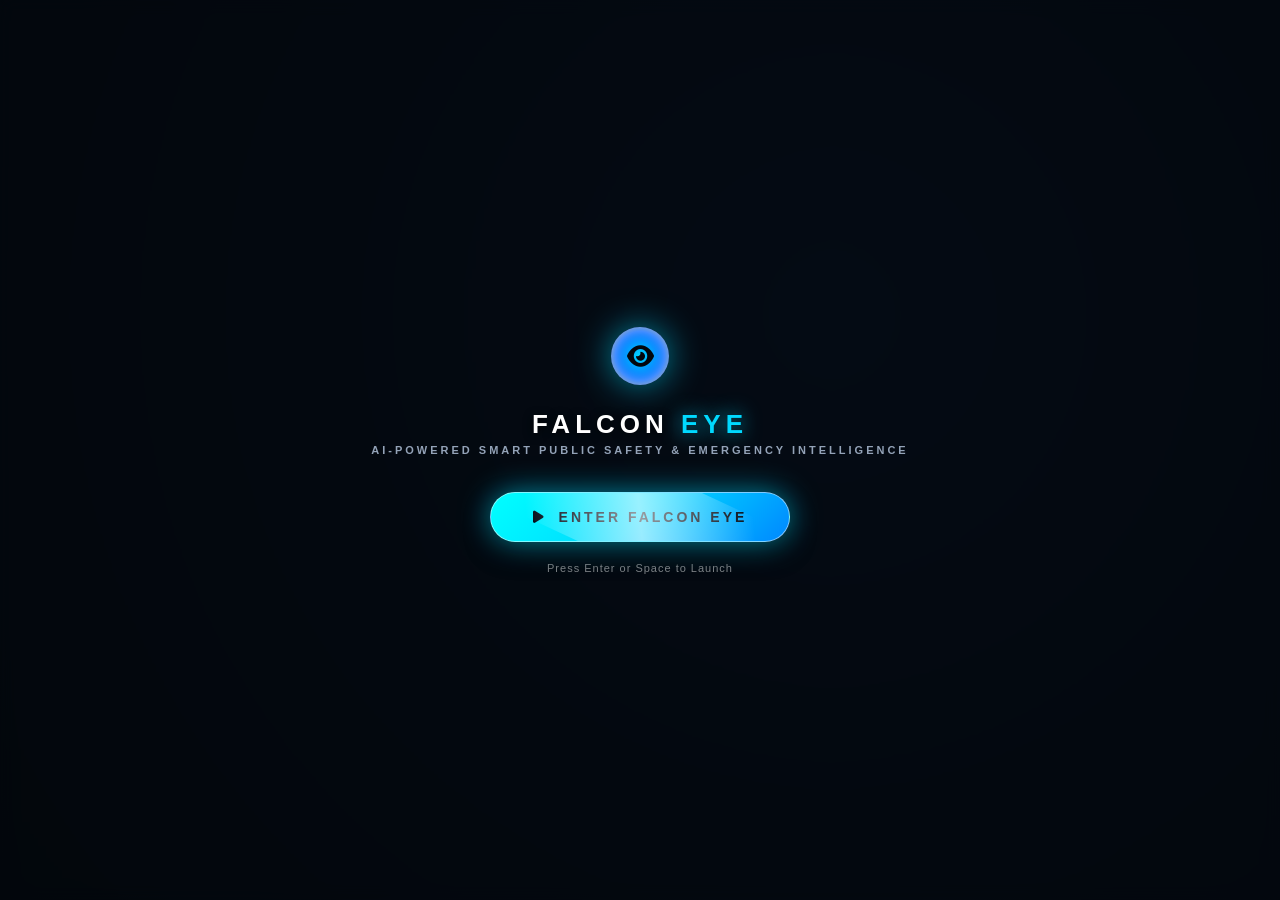
==== commit ecf4b320: "feat: Add ultra-realistic cinematic 3D eagle flight intro with authentic vocalization, articulated w" ====
--- a/index.html
+++ b/index.html
@@ -10,8 +10,51 @@
   <link rel="stylesheet" href="https://cdnjs.cloudflare.com/ajax/libs/leaflet/1.9.4/leaflet.css" />
   <link rel="stylesheet" href="https://cdnjs.cloudflare.com/ajax/libs/font-awesome/6.5.1/css/all.min.css" />
   <link rel="stylesheet" href="./frontend/css/style.css" />
+  <link rel="stylesheet" href="./frontend/css/cinematic_intro.css" />
 </head>
 <body>
+
+  <!-- ====================================================================
+       CINEMATIC 3D EAGLE FLIGHT OPENING
+       ==================================================================== -->
+  <div id="falcon-cinematic-intro" aria-label="Falcon Eye Cinematic Opening">
+    <!-- WebGL Three.js Canvas -->
+    <canvas id="intro-webgl-canvas"></canvas>
+
+    <!-- Initial Enter Gateway (Web Audio Autoplay Permission) -->
+    <div id="intro-gateway">
+      <div class="gateway-brand-badge">
+        <div class="gateway-ai-eye">
+          <i class="fa-solid fa-eye"></i>
+        </div>
+      </div>
+      <div class="gateway-title">FALCON <span>EYE</span></div>
+      <div class="gateway-tagline">AI-Powered Smart Public Safety & Emergency Intelligence</div>
+
+      <button id="enter-falcon-btn" class="enter-falcon-btn" aria-label="Enter Falcon Eye Experience">
+        <i class="fa-solid fa-play"></i> ENTER FALCON EYE
+      </button>
+
+      <div class="gateway-hint">Press Enter or Space to Launch</div>
+    </div>
+
+    <!-- Warp & Flash Overlay -->
+    <div id="intro-warp-flash"></div>
+
+    <!-- Cinematic Metallic Title Reveal Overlay -->
+    <div id="intro-title-overlay">
+      <div class="cinematic-hud-brackets">
+        <div class="title-light-sweep"></div>
+        <h1 class="title-main-glow">FALCON <span>EYE</span></h1>
+        <div class="title-subtitle">AI-POWERED SMART PUBLIC SAFETY & EMERGENCY INTELLIGENCE PLATFORM</div>
+        <div class="title-badge-row">
+          <span class="title-badge"><i class="fa-solid fa-shield-halved"></i> COMMAND ACTIVE</span>
+          <span class="title-badge"><i class="fa-solid fa-satellite"></i> REAL-TIME GPS</span>
+          <span class="title-badge"><i class="fa-solid fa-brain"></i> AI NEURAL VISION</span>
+        </div>
+      </div>
+    </div>
+  </div>
 
   <div id="app-container" class="sidebar-collapsed">
 
@@ -967,11 +1010,28 @@
   </script>
   <script src="https://cdn.jsdelivr.net/npm/chart.js@4.4.2/dist/chart.umd.min.js"></script>
 
+  <!-- Three.js & GSAP Engines (Local with CDN fallback) -->
+  <script src="./frontend/js/three.min.js"></script>
+  <script>
+    if (typeof THREE === 'undefined') {
+      document.write('<script src="https://cdnjs.cloudflare.com/ajax/libs/three.js/r128/three.min.js"><\\/script>');
+    }
+  </script>
+  <script src="./frontend/js/gsap.min.js"></script>
+  <script>
+    if (typeof gsap === 'undefined') {
+      document.write('<script src="https://cdnjs.cloudflare.com/ajax/libs/gsap/3.12.5/gsap.min.js"><\\/script>');
+    }
+  </script>
+
   <!-- Application Scripts -->
   <script src="./frontend/js/map.js"></script>
   <script src="./frontend/js/telemetry.js"></script>
   <script src="./frontend/js/demo.js"></script>
   <script src="./frontend/js/app.js"></script>
 
+  <!-- Cinematic 3D Eagle Flight Intro Script -->
+  <script src="./frontend/js/cinematic_intro.js"></script>
+
 </body>
 </html>
--- a/frontend/css/cinematic_intro.css
+++ b/frontend/css/cinematic_intro.css
@@ -0,0 +1,315 @@
+/* ====================================================================
+   FALCON EYE — CINEMATIC 3D EAGLE FLIGHT INTRO
+   Theme: Deep Navy (#050B14, #080F1E), Electric Cyan (#00D9FF), Chrome Metallic
+   ==================================================================== */
+
+#falcon-cinematic-intro {
+  position: fixed;
+  top: 0;
+  left: 0;
+  width: 100vw;
+  height: 100vh;
+  z-index: 999999;
+  background: radial-gradient(circle at 65% 35%, #0B192E 0%, #060E1A 50%, #03070D 100%);
+  overflow: hidden;
+  font-family: 'Inter', -apple-system, BlinkMacSystemFont, 'Segoe UI', Roboto, sans-serif;
+  user-select: none;
+  opacity: 1;
+  transition: opacity 1.2s cubic-bezier(0.4, 0, 0.2, 1);
+}
+
+#falcon-cinematic-intro.intro-hidden {
+  opacity: 0;
+  pointer-events: none;
+}
+
+/* Three.js Canvas */
+#intro-webgl-canvas {
+  position: absolute;
+  top: 0;
+  left: 0;
+  width: 100%;
+  height: 100%;
+  display: block;
+  z-index: 1;
+}
+
+/* ====================================================================
+   INITIAL ENTER GATEWAY OVERLAY
+   Complies with Browser Web Audio Autoplay Policy
+   ==================================================================== */
+#intro-gateway {
+  position: absolute;
+  top: 0;
+  left: 0;
+  width: 100%;
+  height: 100%;
+  z-index: 10;
+  display: flex;
+  flex-direction: column;
+  justify-content: center;
+  align-items: center;
+  background: rgba(3, 7, 13, 0.75);
+  backdrop-filter: blur(8px);
+  -webkit-backdrop-filter: blur(8px);
+  transition: opacity 0.8s ease, transform 0.8s ease;
+}
+
+#intro-gateway.gateway-dismissed {
+  opacity: 0;
+  transform: scale(1.08);
+  pointer-events: none;
+}
+
+.gateway-brand-badge {
+  display: flex;
+  align-items: center;
+  gap: 12px;
+  margin-bottom: 24px;
+}
+
+.gateway-ai-eye {
+  width: 58px;
+  height: 58px;
+  border-radius: 50%;
+  background: radial-gradient(circle, #00D9FF 0%, #0066FF 60%, #0A192F 100%);
+  display: flex;
+  align-items: center;
+  justify-content: center;
+  box-shadow: 0 0 35px rgba(0, 217, 255, 0.6), inset 0 0 15px rgba(255, 255, 255, 0.8);
+  position: relative;
+  animation: gatewayPulse 2.8s infinite ease-in-out;
+}
+
+.gateway-ai-eye i {
+  color: #03070D;
+  font-size: 24px;
+}
+
+@keyframes gatewayPulse {
+  0%, 100% {
+    transform: scale(1);
+    box-shadow: 0 0 30px rgba(0, 217, 255, 0.5), inset 0 0 15px rgba(255, 255, 255, 0.7);
+  }
+  50% {
+    transform: scale(1.08);
+    box-shadow: 0 0 50px rgba(0, 217, 255, 0.85), inset 0 0 22px rgba(255, 255, 255, 1);
+  }
+}
+
+.gateway-title {
+  font-size: 26px;
+  font-weight: 800;
+  letter-spacing: 5px;
+  color: #FFFFFF;
+  text-shadow: 0 2px 10px rgba(0, 0, 0, 0.8);
+}
+
+.gateway-title span {
+  color: #00D9FF;
+  text-shadow: 0 0 20px rgba(0, 217, 255, 0.8);
+}
+
+.gateway-tagline {
+  font-size: 11px;
+  font-weight: 600;
+  letter-spacing: 3px;
+  color: #94A3B8;
+  margin-top: 4px;
+  text-transform: uppercase;
+}
+
+.enter-falcon-btn {
+  margin-top: 36px;
+  position: relative;
+  padding: 16px 42px;
+  font-size: 14px;
+  font-weight: 800;
+  letter-spacing: 3px;
+  text-transform: uppercase;
+  color: #030B17;
+  background: linear-gradient(135deg, #00FFFF 0%, #00D9FF 50%, #0088FF 100%);
+  border: 1px solid rgba(255, 255, 255, 0.5);
+  border-radius: 40px;
+  cursor: pointer;
+  box-shadow: 0 0 30px rgba(0, 217, 255, 0.6), 0 10px 25px rgba(0, 0, 0, 0.5);
+  transition: all 0.3s cubic-bezier(0.2, 0.8, 0.2, 1);
+  overflow: hidden;
+  display: flex;
+  align-items: center;
+  gap: 12px;
+}
+
+.enter-falcon-btn::before {
+  content: '';
+  position: absolute;
+  top: -50%;
+  left: -50%;
+  width: 200%;
+  height: 200%;
+  background: linear-gradient(
+    60deg,
+    transparent 30%,
+    rgba(255, 255, 255, 0.6) 50%,
+    transparent 70%
+  );
+  transform: rotate(25deg);
+  animation: btnShine 3s infinite linear;
+}
+
+@keyframes btnShine {
+  0% { transform: translateX(-100%) rotate(25deg); }
+  100% { transform: translateX(100%) rotate(25deg); }
+}
+
+.enter-falcon-btn:hover {
+  transform: translateY(-2px) scale(1.04);
+  box-shadow: 0 0 50px rgba(0, 217, 255, 0.9), 0 15px 30px rgba(0, 0, 0, 0.6);
+  color: #000000;
+}
+
+.gateway-hint {
+  margin-top: 20px;
+  font-size: 11px;
+  color: rgba(255, 255, 255, 0.5);
+  letter-spacing: 1px;
+}
+
+/* ====================================================================
+   CINEMATIC TITLE REVEAL OVERLAY
+   ==================================================================== */
+#intro-title-overlay {
+  position: absolute;
+  top: 0;
+  left: 0;
+  width: 100%;
+  height: 100%;
+  z-index: 5;
+  display: flex;
+  flex-direction: column;
+  justify-content: center;
+  align-items: center;
+  pointer-events: none;
+  opacity: 0;
+  transform: scale(0.92);
+  transition: opacity 0.8s ease-out, transform 1s cubic-bezier(0.16, 1, 0.3, 1);
+}
+
+#intro-title-overlay.title-active {
+  opacity: 1;
+  transform: scale(1);
+}
+
+.cinematic-hud-brackets {
+  position: relative;
+  padding: 40px 60px;
+  text-align: center;
+}
+
+.cinematic-hud-brackets::before,
+.cinematic-hud-brackets::after {
+  content: '';
+  position: absolute;
+  width: 40px;
+  height: 40px;
+  border-color: #00D9FF;
+  border-style: solid;
+}
+
+.cinematic-hud-brackets::before {
+  top: 0;
+  left: 0;
+  border-width: 2px 0 0 2px;
+}
+
+.cinematic-hud-brackets::after {
+  bottom: 0;
+  right: 0;
+  border-width: 0 2px 2px 0;
+}
+
+.title-main-glow {
+  font-size: clamp(42px, 8vw, 84px);
+  font-weight: 900;
+  letter-spacing: 16px;
+  text-transform: uppercase;
+  margin: 0;
+  line-height: 1;
+  background: linear-gradient(180deg, #FFFFFF 0%, #E2E8F0 40%, #718096 70%, #CBD5E1 100%);
+  -webkit-background-clip: text;
+  -webkit-text-fill-color: transparent;
+  position: relative;
+  filter: drop-shadow(0 0 35px rgba(0, 217, 255, 0.7));
+}
+
+.title-main-glow span {
+  background: linear-gradient(180deg, #67E8F9 0%, #00D9FF 50%, #0284C7 100%);
+  -webkit-background-clip: text;
+  -webkit-text-fill-color: transparent;
+  filter: drop-shadow(0 0 45px rgba(0, 217, 255, 0.9));
+}
+
+/* Light Sweep Beam */
+.title-light-sweep {
+  position: absolute;
+  top: 0;
+  left: 0;
+  width: 100%;
+  height: 100%;
+  background: linear-gradient(
+    90deg,
+    transparent 0%,
+    rgba(255, 255, 255, 0.8) 50%,
+    transparent 100%
+  );
+  mix-blend-mode: overlay;
+  pointer-events: none;
+  opacity: 0;
+}
+
+.title-subtitle {
+  margin-top: 18px;
+  font-size: clamp(10px, 1.8vw, 15px);
+  font-weight: 700;
+  letter-spacing: 5px;
+  text-transform: uppercase;
+  color: #38BDF8;
+  text-shadow: 0 0 15px rgba(56, 189, 248, 0.6);
+  opacity: 0.95;
+}
+
+.title-badge-row {
+  margin-top: 24px;
+  display: flex;
+  gap: 16px;
+  justify-content: center;
+  align-items: center;
+}
+
+.title-badge {
+  font-size: 11px;
+  font-weight: 600;
+  letter-spacing: 2px;
+  padding: 6px 14px;
+  border-radius: 4px;
+  background: rgba(0, 217, 255, 0.08);
+  border: 1px solid rgba(0, 217, 255, 0.35);
+  color: #E0F2FE;
+  box-shadow: 0 0 15px rgba(0, 217, 255, 0.2);
+}
+
+/* ====================================================================
+   FLASH / WARP FX OVERLAY
+   ==================================================================== */
+#intro-warp-flash {
+  position: absolute;
+  top: 0;
+  left: 0;
+  width: 100%;
+  height: 100%;
+  z-index: 8;
+  background: #00D9FF;
+  opacity: 0;
+  pointer-events: none;
+  mix-blend-mode: screen;
+}
